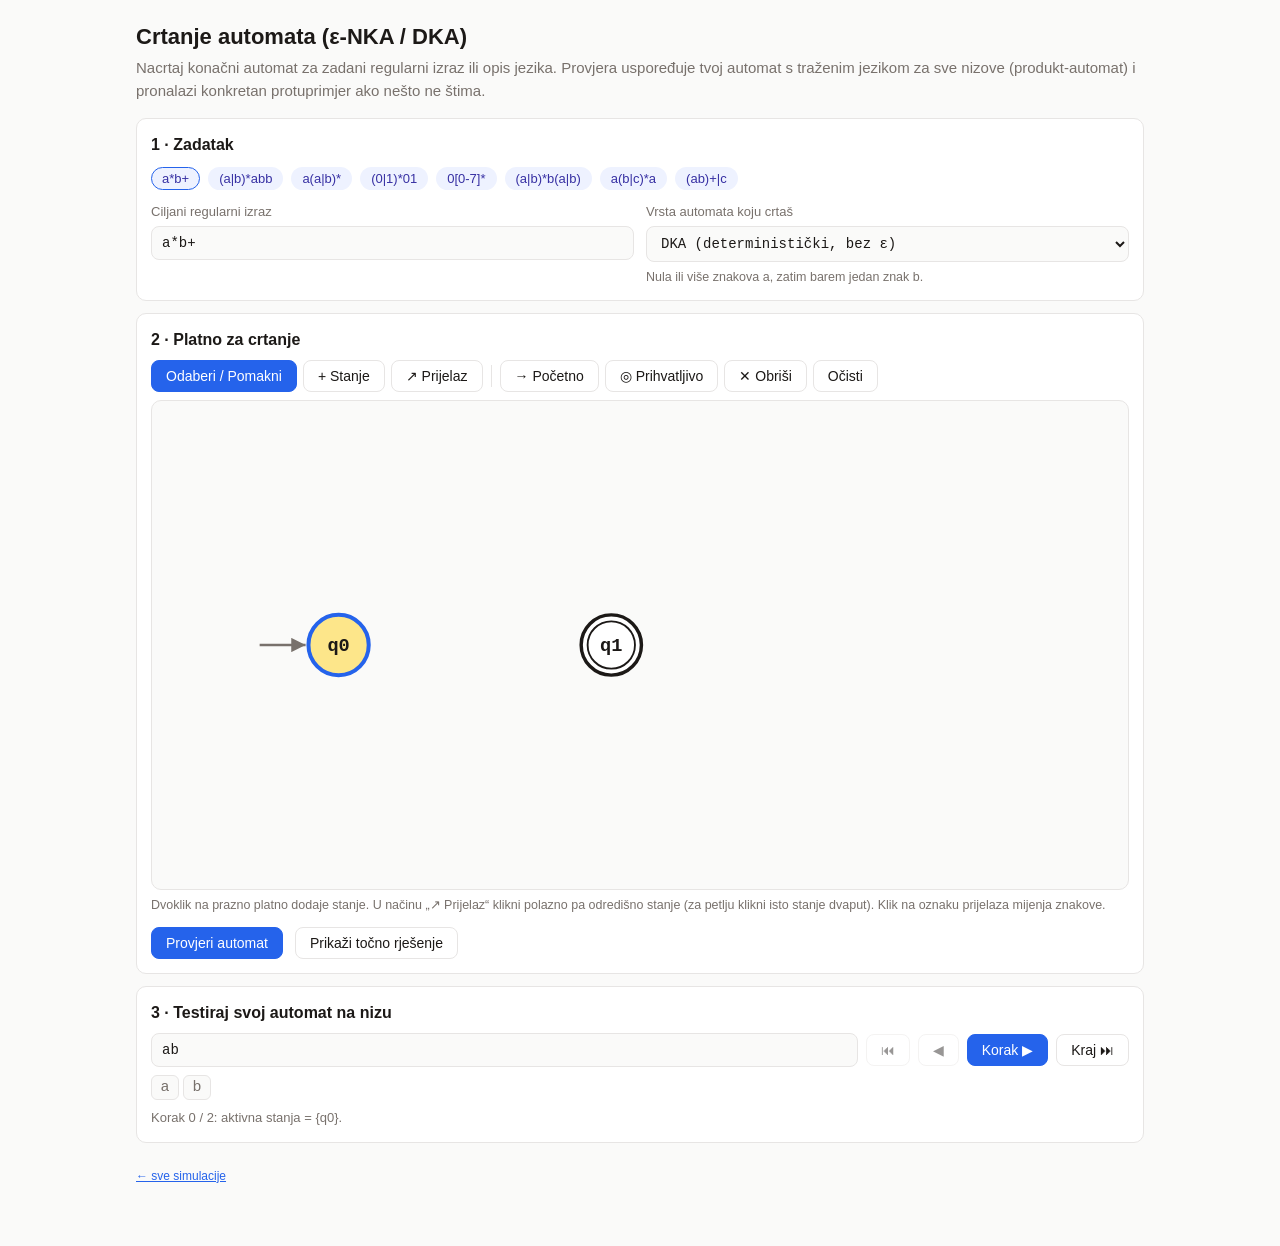
==== sim/crtanje-automata/index.html @ 7a22ba1a "Add interactive lexical analysis practice simulations" ====
<!doctype html>
<html lang="hr">
<head>
<meta charset="utf-8">
<meta name="viewport" content="width=device-width, initial-scale=1">
<title>Crtanje automata (ε-NKA / DKA) — PPJ</title>
<link rel="stylesheet" href="../../assets/style.css">
<style>
  .small { font-size: 13px; }
  .ex { cursor: pointer; border: 1px solid transparent; font-family: var(--sans); font-size: 13px; padding: 3px 10px; }
  .ex:hover, .ex.sel { border-color: var(--accent); }
  .btn:focus-visible, input:focus-visible, select:focus-visible { outline: 2px solid var(--accent); outline-offset: 2px; }
  .toolbar { display: flex; flex-wrap: wrap; gap: 6px; margin-bottom: 8px; align-items: center; }
  .toolbar .btn.active { background: var(--accent); color: var(--accent-ink); border-color: var(--accent); }
  .toolbar .sep { width: 1px; height: 22px; background: var(--line); margin: 0 2px; }
  .canvas-wrap { position: relative; border: 1px solid var(--line); border-radius: 10px; background: var(--bg); overflow: hidden; }
  .canvas-wrap svg { display: block; width: 100%; height: auto; min-height: 270px; touch-action: none; user-select: none; -webkit-user-select: none; }
  svg .arr { fill: var(--muted); }
  svg .arr.sel { fill: var(--accent); }
  svg .ring { fill: none; stroke: var(--ink); stroke-width: 1.3; }
  svg .node { fill: var(--panel); stroke: var(--ink); stroke-width: 1.6; cursor: pointer; }
  svg .node.final { stroke-width: 2.4; }
  svg .node.sel { stroke: var(--accent); stroke-width: 2.8; }
  svg .node.active { fill: var(--hl); }
  svg .node.src { stroke: var(--warn); stroke-dasharray: 4 2; stroke-width: 2.6; }
  svg .nid { font-size: 13px; font-weight: 600; pointer-events: none; }
  svg .edge { stroke: var(--muted); stroke-width: 1.6; fill: none; cursor: pointer; }
  svg .edge.sel { stroke: var(--accent); stroke-width: 2.4; }
  svg .edge-hit { stroke: transparent; stroke-width: 16; fill: none; cursor: pointer; }
  svg .lbl { font-size: 13px; font-weight: 600; paint-order: stroke; stroke: var(--bg); stroke-width: 5px; stroke-linejoin: round; cursor: pointer; }
  svg .lbl.sel { fill: var(--accent); }
  svg .preview { stroke: var(--accent); stroke-width: 1.8; stroke-dasharray: 5 4; fill: none; pointer-events: none; }
  .trbox { border: 1px solid var(--accent); background: var(--panel); border-radius: 8px; padding: 10px; margin: 8px 0; }
  .trbox .chips { display: flex; flex-wrap: wrap; gap: 5px; margin-top: 6px; }
  .trbox .chip { cursor: pointer; border: 1px solid var(--line); }
  .trbox .chip:hover { border-color: var(--accent); }
  .verdict { border-left: 4px solid var(--line); background: var(--bg); padding: 10px 12px; border-radius: 8px; margin-top: 10px; }
  .verdict.ok { border-left-color: var(--ok); }
  .verdict.err { border-left-color: var(--err); }
  .verdict.warn { border-left-color: var(--warn); }
  .badge { display: inline-block; padding: 2px 10px; border-radius: 999px; border: 1px solid var(--line);
    font: 600 13px var(--sans); color: var(--muted); background: var(--panel); }
  .badge.ok { color: var(--ok); border-color: var(--ok); }
  .badge.err { color: var(--err); border-color: var(--err); }
  .gwrap { overflow-x: auto; border: 1px solid var(--line); border-radius: 8px; background: var(--panel); padding: 6px; margin-top: 8px; }
  .gwrap svg { display: block; margin: 0 auto; }
  svg .acc { font-size: 11px; fill: var(--muted); }
  svg .cap { font-size: 12px; fill: var(--muted); }
  .strip { display: flex; flex-wrap: wrap; gap: 4px; margin: 8px 0; align-items: center; }
  .strip .c { min-width: 28px; text-align: center; padding: 3px 6px; border: 1px solid var(--line); border-radius: 6px;
    font: 15px var(--mono); background: var(--bg); color: var(--muted); }
  .strip .c.done { color: var(--ink); background: var(--chip); border-color: transparent; }
  .strip .c.cur { background: var(--hl); color: var(--hl-ink); border-color: var(--warn); font-weight: 700; }
  .hint { color: var(--muted); font-size: 12.5px; margin: 6px 0 0; }
  .tblwrap { overflow-x: auto; margin-top: 8px; }
  @media (max-width: 520px) {
    .wrap { padding: 12px 10px 36px; }
    .btn { padding: 6px 9px; font-size: 13px; }
    .toolbar .sep { display: none; }
  }
</style>
</head>
<body>
<div class="wrap">
  <h1>Crtanje automata (ε-NKA / DKA)</h1>
  <p class="lead">Nacrtaj konačni automat za zadani regularni izraz ili opis jezika. Provjera uspoređuje tvoj automat s traženim jezikom za sve nizove (produkt-automat) i pronalazi konkretan protuprimjer ako nešto ne štima.</p>

  <section class="panel">
    <h2>1 · Zadatak</h2>
    <div class="row" id="presets" style="gap:6px;margin-bottom:10px"></div>
    <div class="grid2">
      <div>
        <label for="re">Ciljani regularni izraz</label>
        <input type="text" id="re" value="a*b+" autocomplete="off" autocapitalize="off" spellcheck="false">
        <div id="reerr" class="err small" style="min-height:1.2em;margin-top:4px"></div>
      </div>
      <div>
        <label for="mode">Vrsta automata koju crtaš</label>
        <select id="mode">
          <option value="dfa">DKA (deterministički, bez ε)</option>
          <option value="nfa">ε-NKA (dozvoljeni ε-prijelazi i nedeterminizam)</option>
        </select>
        <p id="taskdesc" class="hint"></p>
      </div>
    </div>
  </section>

  <section class="panel">
    <h2>2 · Platno za crtanje</h2>
    <div class="toolbar" role="toolbar" aria-label="Alati za crtanje">
      <button class="btn active" type="button" data-tool="select" id="tSelect">Odaberi / Pomakni</button>
      <button class="btn" type="button" data-tool="add" id="tAdd">+ Stanje</button>
      <button class="btn" type="button" data-tool="edge" id="tEdge">↗ Prijelaz</button>
      <span class="sep"></span>
      <button class="btn" type="button" id="bStart" title="Označi odabrano stanje kao početno">→ Početno</button>
      <button class="btn" type="button" id="bAcc" title="Uključi/isključi prihvatljivost odabranog stanja">◎ Prihvatljivo</button>
      <button class="btn" type="button" id="bDel" title="Obriši odabrano stanje ili prijelaz">✕ Obriši</button>
      <button class="btn" type="button" id="bClear">Očisti</button>
    </div>

    <div class="trbox" id="trbox" hidden>
      <div class="row" style="gap:8px">
        <div style="flex:1;min-width:170px">
          <label for="trInput" id="trTitle">Oznaka prijelaza</label>
          <input type="text" id="trInput" placeholder="npr. a ili a,b ili 0-7 ili ε" autocomplete="off" autocapitalize="off" spellcheck="false">
        </div>
        <button class="btn primary" type="button" id="trSave">Spremi</button>
        <button class="btn" type="button" id="trCancel">Odustani</button>
      </div>
      <div class="chips" id="trChips"></div>
      <div id="trErr" class="err small" style="margin-top:4px"></div>
    </div>

    <div class="canvas-wrap">
      <svg id="canvas" viewBox="0 0 680 340" role="img" aria-label="Platno za crtanje automata">
        <defs>
          <marker id="ua" viewBox="0 0 10 10" refX="10" refY="5" markerUnits="userSpaceOnUse" markerWidth="10" markerHeight="10" orient="auto"><path d="M0,0L10,5L0,10z" class="arr"/></marker>
          <marker id="uas" viewBox="0 0 10 10" refX="10" refY="5" markerUnits="userSpaceOnUse" markerWidth="11" markerHeight="11" orient="auto"><path d="M0,0L10,5L0,10z" class="arr sel"/></marker>
        </defs>
        <g id="layerEdges"></g>
        <g id="layerPreview"></g>
        <g id="layerNodes"></g>
        <g id="layerLabels"></g>
      </svg>
    </div>
    <p class="hint" id="canvasHint">Dvoklik na prazno platno dodaje stanje. U načinu „↗ Prijelaz“ klikni polazno pa odredišno stanje (za petlju klikni isto stanje dvaput). Klik na oznaku prijelaza mijenja znakove.</p>

    <div class="row" style="margin-top:12px">
      <button class="btn primary" type="button" id="bCheck">Provjeri automat</button>
      <button class="btn" type="button" id="bSol">Prikaži točno rješenje</button>
    </div>
    <div id="verdict"></div>
  </section>

  <section class="panel">
    <h2>3 · Testiraj svoj automat na nizu</h2>
    <div class="row" style="gap:8px">
      <input type="text" id="testStr" value="ab" placeholder="Upiši niz za testiranje..." autocomplete="off" autocapitalize="off" spellcheck="false" style="flex:1;min-width:150px">
      <button class="btn" type="button" id="tReset">⏮</button>
      <button class="btn" type="button" id="tBack">◀</button>
      <button class="btn primary" type="button" id="tNext">Korak ▶</button>
      <button class="btn" type="button" id="tEnd">Kraj ⏭</button>
    </div>
    <div class="strip" id="testStrip"></div>
    <div id="testInfo" class="small muted"></div>
  </section>

  <section class="panel" id="solPanel" hidden>
    <h2 id="solTitle">Točno rješenje — korak po korak</h2>
    <div class="row" id="solCtl" style="gap:6px;margin-bottom:8px">
      <button class="btn" type="button" id="sReset">⏮ Reset</button>
      <button class="btn" type="button" id="sBack">◀ Natrag</button>
      <button class="btn primary" type="button" id="sNext">Korak ▶</button>
      <button class="btn" type="button" id="sEnd">Do kraja ⏭</button>
      <span class="badge" id="sCnt"></span>
    </div>
    <div id="solStepText" class="small" style="margin-bottom:6px"></div>
    <div class="gwrap" id="solGraph"></div>
    <div class="tblwrap" id="solTbl"></div>
  </section>

  <p class="footer"><a href="../../index.html">← sve simulacije</a></p>
</div>

<script src="../../assets/regex.js"></script>
<script src="../../assets/automata-check.js"></script>
<script>
(function () {
  'use strict';
  var RX = window.PPJ_Regex;
  var AC = window.PPJ_AutomataCheck;
  function $(id) { return document.getElementById(id); }
  var esc = RX.escXml, vis = RX.vis, fmt = RX.fmtSet;

  var PRESETS = [
    { name: 'a*b+', re: 'a*b+', mode: 'dfa', desc: 'Nula ili više znakova a, zatim barem jedan znak b.' },
    { name: '(a|b)*abb', re: '(a|b)*abb', mode: 'dfa', desc: 'Svi nizovi nad {a, b} koji završavaju podnizom abb.' },
    { name: 'a(a|b)*', re: 'a(a|b)*', mode: 'dfa', desc: 'Nizovi nad {a, b} koji počinju znakom a.' },
    { name: '(0|1)*01', re: '(0|1)*01', mode: 'dfa', desc: 'Binarni nizovi koji završavaju s 01.' },
    { name: '0[0-7]*', re: '0[0-7]*', mode: 'dfa', desc: 'Oktalni brojevi koji počinju znamenkom 0.' },
    { name: '(a|b)*b(a|b)', re: '(a|b)*b(a|b)', mode: 'nfa', desc: 'Nizovi nad {a, b} kojima je predzadnji znak b (pokušaj NKA ili DKA).' },
    { name: 'a(b|c)*a', re: 'a(b|c)*a', mode: 'dfa', desc: 'Počinje i završava znakom a, između je bilo koliko b ili c.' },
    { name: '(ab)+|c', re: '(ab)+|c', mode: 'nfa', desc: 'Jedno ili više ponavljanja niza ab, ili sam znak c.' }
  ];

  var R = 21;
  var state = {
    states: [
      { id: 0, label: 'q0', x: 130, y: 170, start: true, accepting: false },
      { id: 1, label: 'q1', x: 320, y: 170, start: false, accepting: true }
    ],
    transitions: [],
    nextId: 2,
    tool: 'select',
    selState: 0,
    selEdge: null,   // index in transitions
    edgeFrom: null,
    dragging: null,  // { id, ox, oy }
    pendingEdge: null // { from, to, editIdx }
  };

  var targetModel = null; // { re, ast, th, dfa }
  var testTrace = null, testStep = 0;
  var solStep = 0, solMax = 0;

  /* ------------------------------------------------ model cilja */
  function updateTarget() {
    var src = $('re').value;
    try {
      var p = RX.parse(src);
      var th = RX.thompson(p.ast);
      var dfa = RX.buildDFA(th.nfa);
      targetModel = { re: src, p: p, th: th, dfa: dfa };
      $('reerr').textContent = '';
      if (!$('solPanel').hidden) renderSolution(true);
    } catch (e) {
      targetModel = null;
      $('reerr').textContent = '⚠ ' + (e && e.message ? e.message : 'Neispravan izraz.');
    }
    updateAlphabetChips();
  }

  function alphabetChars() {
    var out = [];
    if (targetModel) {
      targetModel.dfa.atoms.forEach(function (a) {
        RX.atomChars(a).slice(0, 4).forEach(function (c) {
          if (out.indexOf(c) < 0) out.push(c);
        });
      });
    }
    if (!out.length) out = ['a', 'b', '0', '1'];
    return out.slice(0, 8);
  }

  function updateAlphabetChips() {
    var host = $('trChips');
    host.innerHTML = '';
    var chars = alphabetChars();
    if ($('mode').value === 'nfa') chars.unshift('ε');
    chars.forEach(function (ch) {
      var b = document.createElement('button');
      b.type = 'button';
      b.className = 'chip';
      b.textContent = ch;
      b.onclick = function () {
        var inp = $('trInput');
        if (ch === 'ε') inp.value = 'ε';
        else {
          var v = inp.value.trim();
          if (!v || v === 'ε') inp.value = ch;
          else if (v.split(/\s*,\s*/).indexOf(ch) < 0) inp.value = v + ', ' + ch;
        }
        inp.focus();
      };
      host.appendChild(b);
    });
  }

  /* ------------------------------------------------ platno i geometrija */
  function svgPt(evt) {
    var svg = $('canvas');
    var rect = svg.getBoundingClientRect();
    var vb = svg.viewBox.baseVal;
    return {
      x: Math.max(30, Math.min(vb.width - 24, (evt.clientX - rect.left) * vb.width / rect.width)),
      y: Math.max(30, Math.min(vb.height - 24, (evt.clientY - rect.top) * vb.height / rect.height))
    };
  }
  function findState(id) {
    for (var i = 0; i < state.states.length; i++) if (state.states[i].id === id) return state.states[i];
    return null;
  }
  function nextFreeLabel() {
    var used = {};
    state.states.forEach(function (s) { used[s.label] = true; });
    var k = 0;
    while (used['q' + k]) k++;
    return 'q' + k;
  }

  function edgeGeom(tr, pairMap) {
    var a = findState(tr.from), b = findState(tr.to);
    if (!a || !b) return null;
    if (a.id === b.id) {
      var d = 'M' + (a.x - 10) + ',' + (a.y - R + 3) +
        ' C' + (a.x - 36) + ',' + (a.y - R - 46) + ' ' + (a.x + 36) + ',' + (a.y - R - 46) + ' ' + (a.x + 10) + ',' + (a.y - R + 2);
      return { d: d, lx: a.x, ly: a.y - R - 38 };
    }
    var dx = b.x - a.x, dy = b.y - a.y, len = Math.hypot(dx, dy) || 1;
    var ux = dx / len, uy = dy / len, nx = -uy, ny = ux;
    var hasRev = !!pairMap[tr.to + '>' + tr.from];
    var off = hasRev ? 28 : 0;
    var mx = (a.x + b.x) / 2 + nx * off, my = (a.y + b.y) / 2 + ny * off;
    var x1 = a.x + ux * (R * 0.8), y1 = a.y + uy * (R * 0.8);
    var x2 = b.x - ux * (R + 2), y2 = b.y - uy * (R + 2);
    if (hasRev) {
      // Pomakni krajnju točku blago u smjeru normale da strelice budu čitljive
      x1 += nx * 6; y1 += ny * 6;
      x2 += nx * 6; y2 += ny * 6;
    }
    var d2 = 'M' + x1.toFixed(1) + ',' + y1.toFixed(1) + ' Q' + mx.toFixed(1) + ',' + my.toFixed(1) + ' ' + x2.toFixed(1) + ',' + y2.toFixed(1);
    var lx = (a.x + b.x) / 2 + nx * (off * 0.65 + (hasRev ? 14 : 13));
    var ly = (a.y + b.y) / 2 + ny * (off * 0.65 + (hasRev ? 14 : 13)) + 4;
    return { d: d2, lx: lx, ly: ly };
  }

  function renderCanvas() {
    var activeSet = {};
    if (testTrace && testTrace.trace && testTrace.trace[testStep]) {
      testTrace.trace[testStep].R.forEach(function (idx) {
        var st = state.states[idx];
        if (st) activeSet[st.id] = true;
      });
    }

    var pairMap = {};
    state.transitions.forEach(function (t) { pairMap[t.from + '>' + t.to] = true; });

    var eh = [], lh = [];
    state.transitions.forEach(function (tr, idx) {
      var g = edgeGeom(tr, pairMap);
      if (!g) return;
      var sel = state.selEdge === idx;
      eh.push('<path class="edge-hit" data-edge="' + idx + '" d="' + g.d + '"/>');
      eh.push('<path class="edge' + (sel ? ' sel' : '') + '" d="' + g.d + '" marker-end="url(#' + (sel ? 'uas' : 'ua') + ')"/>');
      lh.push('<text class="lbl' + (sel ? ' sel' : '') + '" data-edge="' + idx + '" x="' + g.lx.toFixed(1) + '" y="' + g.ly.toFixed(1) + '" text-anchor="middle">' + esc(tr.label) + '</text>');
    });
    $('layerEdges').innerHTML = eh.join('');
    $('layerLabels').innerHTML = lh.join('');

    var nh = [];
    state.states.forEach(function (s) {
      if (s.start) {
        nh.push('<path class="edge" d="M' + (s.x - R - 34) + ',' + s.y + ' L' + (s.x - R - 2) + ',' + s.y + '" marker-end="url(#ua)"/>');
      }
      var cls = ['node'];
      if (s.accepting) cls.push('final');
      if (state.selState === s.id) cls.push('sel');
      if (state.edgeFrom === s.id) cls.push('src');
      if (activeSet[s.id]) cls.push('active');
      nh.push('<g data-node="' + s.id + '">' +
        '<circle class="' + cls.join(' ') + '" cx="' + s.x.toFixed(1) + '" cy="' + s.y.toFixed(1) + '" r="' + R + '"/>' +
        (s.accepting ? '<circle class="ring" cx="' + s.x.toFixed(1) + '" cy="' + s.y.toFixed(1) + '" r="' + (R - 4.5) + '" style="pointer-events:none"/>' : '') +
        '<text class="nid" x="' + s.x.toFixed(1) + '" y="' + (s.y + 4).toFixed(1) + '" text-anchor="middle">' + esc(s.label) + '</text>' +
        '</g>');
    });
    $('layerNodes').innerHTML = nh.join('');

    $('bStart').disabled = state.selState == null;
    $('bAcc').disabled = state.selState == null;
    $('bDel').disabled = state.selState == null && state.selEdge == null;
  }

  function setTool(t) {
    state.tool = t;
    state.edgeFrom = null;
    $('layerPreview').innerHTML = '';
    ['select', 'add', 'edge'].forEach(function (k) {
      var btn = document.querySelector('[data-tool="' + k + '"]');
      if (btn) btn.classList.toggle('active', k === t);
    });
    renderCanvas();
  }

  function openTransitionEditor(from, to, editIdx) {
    state.pendingEdge = { from: from, to: to, editIdx: editIdx };
    var a = findState(from), b = findState(to);
    $('trTitle').textContent = (editIdx != null ? 'Uredi prijelaz ' : 'Novi prijelaz ') + a.label + ' → ' + b.label;
    $('trErr').textContent = '';
    if (editIdx != null) {
      $('trInput').value = state.transitions[editIdx].label;
    } else {
      var existingIdx = -1;
      for (var i = 0; i < state.transitions.length; i++) {
        if (state.transitions[i].from === from && state.transitions[i].to === to) { existingIdx = i; break; }
      }
      if (existingIdx >= 0) {
        state.pendingEdge.editIdx = existingIdx;
        $('trInput').value = state.transitions[existingIdx].label;
        $('trTitle').textContent = 'Uredi postojeći prijelaz ' + a.label + ' → ' + b.label;
      } else {
        $('trInput').value = alphabetChars()[0] || 'a';
      }
    }
    updateAlphabetChips();
    $('trbox').hidden = false;
    $('trInput').focus();
    $('trInput').select();
  }

  function savePendingTransition() {
    if (!state.pendingEdge) return;
    var raw = $('trInput').value.trim();
    try {
      var p = AC.parseTransitionLabel(raw);
      var lbl = p.eps ? 'ε' : raw;
      if (state.pendingEdge.editIdx != null) {
        state.transitions[state.pendingEdge.editIdx].label = lbl;
        state.selEdge = state.pendingEdge.editIdx;
      } else {
        state.transitions.push({ from: state.pendingEdge.from, to: state.pendingEdge.to, label: lbl });
        state.selEdge = state.transitions.length - 1;
      }
      state.selState = null;
      $('trbox').hidden = true;
      state.pendingEdge = null;
      renderCanvas();
      runTest();
    } catch (e) {
      $('trErr').textContent = '⚠ ' + e.message;
    }
  }

  $('trSave').onclick = savePendingTransition;
  $('trCancel').onclick = function () { $('trbox').hidden = true; state.pendingEdge = null; };
  $('trInput').addEventListener('keydown', function (e) {
    if (e.key === 'Enter') { e.preventDefault(); savePendingTransition(); }
    if (e.key === 'Escape') { $('trbox').hidden = true; state.pendingEdge = null; }
  });

  // Pointer događaji na SVG platnu
  var svgEl = $('canvas');
  svgEl.addEventListener('pointerdown', function (evt) {
    var nodeG = evt.target.closest('[data-node]');
    var edgeEl = evt.target.closest('[data-edge]');
    var pt = svgPt(evt);

    if (state.tool === 'add') {
      if (nodeG) {
        state.selState = +nodeG.getAttribute('data-node');
        state.selEdge = null;
        renderCanvas();
        return;
      }
      var id = state.nextId++;
      state.states.push({ id: id, label: nextFreeLabel(), x: pt.x, y: pt.y, start: state.states.length === 0, accepting: false });
      state.selState = id;
      state.selEdge = null;
      renderCanvas();
      runTest();
      return;
    }

    if (state.tool === 'edge') {
      if (nodeG) {
        var nid = +nodeG.getAttribute('data-node');
        if (state.edgeFrom == null) {
          state.edgeFrom = nid;
          state.selState = nid;
          state.selEdge = null;
          renderCanvas();
        } else {
          var from = state.edgeFrom;
          state.edgeFrom = null;
          $('layerPreview').innerHTML = '';
          openTransitionEditor(from, nid, null);
          renderCanvas();
        }
      } else {
        state.edgeFrom = null;
        $('layerPreview').innerHTML = '';
        renderCanvas();
      }
      return;
    }

    // tool === 'select'
    if (nodeG) {
      var sid = +nodeG.getAttribute('data-node');
      var st = findState(sid);
      state.selState = sid;
      state.selEdge = null;
      state.dragging = { id: sid, ox: st.x - pt.x, oy: st.y - pt.y };
      try { svgEl.setPointerCapture(evt.pointerId); } catch (e) {}
      renderCanvas();
    } else if (edgeEl) {
      var eidx = +edgeEl.getAttribute('data-edge');
      state.selEdge = eidx;
      state.selState = null;
      renderCanvas();
      openTransitionEditor(state.transitions[eidx].from, state.transitions[eidx].to, eidx);
    } else {
      state.selState = null;
      state.selEdge = null;
      renderCanvas();
    }
  });

  svgEl.addEventListener('pointermove', function (evt) {
    var pt = svgPt(evt);
    if (state.dragging) {
      var st = findState(state.dragging.id);
      if (st) {
        st.x = Math.max(36, Math.min(656, pt.x + state.dragging.ox));
        st.y = Math.max(36, Math.min(314, pt.y + state.dragging.oy));
        renderCanvas();
      }
    } else if (state.tool === 'edge' && state.edgeFrom != null) {
      var src = findState(state.edgeFrom);
      if (src) {
        $('layerPreview').innerHTML = '<path class="preview" d="M' + src.x + ',' + src.y + ' L' + pt.x.toFixed(1) + ',' + pt.y.toFixed(1) + '" marker-end="url(#uas)"/>';
      }
    }
  });

  svgEl.addEventListener('pointerup', function () {
    state.dragging = null;
  });

  svgEl.addEventListener('dblclick', function (evt) {
    if (evt.target.closest('[data-node]') || evt.target.closest('[data-edge]')) return;
    var pt = svgPt(evt);
    var id = state.nextId++;
    state.states.push({ id: id, label: nextFreeLabel(), x: pt.x, y: pt.y, start: state.states.length === 0, accepting: false });
    state.selState = id;
    state.selEdge = null;
    renderCanvas();
    runTest();
  });

  // Gumbi alatne trake
  ['select', 'add', 'edge'].forEach(function (k) {
    document.querySelector('[data-tool="' + k + '"]').onclick = function () { setTool(k); };
  });

  $('bStart').onclick = function () {
    if (state.selState == null) return;
    state.states.forEach(function (s) { s.start = (s.id === state.selState); });
    renderCanvas();
    runTest();
  };
  $('bAcc').onclick = function () {
    if (state.selState == null) return;
    var s = findState(state.selState);
    if (s) s.accepting = !s.accepting;
    renderCanvas();
    runTest();
  };
  $('bDel').onclick = function () {
    if (state.selEdge != null) {
      state.transitions.splice(state.selEdge, 1);
      state.selEdge = null;
    } else if (state.selState != null) {
      var id = state.selState;
      state.states = state.states.filter(function (s) { return s.id !== id; });
      state.transitions = state.transitions.filter(function (t) { return t.from !== id && t.to !== id; });
      if (state.states.length && !state.states.some(function (s) { return s.start; })) state.states[0].start = true;
      state.selState = null;
    }
    $('trbox').hidden = true;
    renderCanvas();
    runTest();
  };
  $('bClear').onclick = function () {
    state.states = [{ id: 0, label: 'q0', x: 130, y: 170, start: true, accepting: false }];
    state.transitions = [];
    state.nextId = 1;
    state.selState = 0;
    state.selEdge = null;
    state.edgeFrom = null;
    $('trbox').hidden = true;
    $('verdict').innerHTML = '';
    renderCanvas();
    runTest();
  };

  /* ------------------------------------------------ provjera ekvivalentnosti */
  $('bCheck').onclick = function () {
    if (!targetModel) {
      $('verdict').innerHTML = '<div class="verdict err">Prvo ispravi sintaksu ciljanog regularnog izraza.</div>';
      return;
    }
    var mode = $('mode').value;
    var res = AC.checkEquivalence(targetModel.re, { states: state.states, transitions: state.transitions }, mode);
    if (!res.ok) {
      $('verdict').innerHTML = '<div class="verdict err"><b>Greška u nacrtanom automatu:</b> ' + esc(res.error) + '</div>';
      return;
    }
    if (res.equivalent) {
      $('verdict').innerHTML = '<div class="verdict ok"><span class="badge ok">TOČNO ✓</span> ' + esc(res.reason) + '</div>';
      return;
    }
    var html = '<div class="verdict err"><span class="badge err">NIJE EKVIVALENTNO ✗</span> ' + esc(res.reason);
    if (res.determinismErrors && res.determinismErrors.length > 1) {
      html += '<ul class="small" style="margin:6px 0 0;padding-left:18px">' +
        res.determinismErrors.map(function (m) { return '<li>' + esc(m) + '</li>'; }).join('') + '</ul>';
    }
    if (res.counterexample != null) {
      html += ' <button class="btn" type="button" id="tryCe" style="margin-left:8px;padding:3px 9px;font-size:12.5px">Učitaj protuprimjer u test</button>';
    }
    html += '</div>';
    $('verdict').innerHTML = html;
    var btn = $('tryCe');
    if (btn) btn.onclick = function () {
      $('testStr').value = res.counterexample;
      runTest();
      testStep = Array.from(res.counterexample).length;
      renderTest();
    };
  };

  /* ------------------------------------------------ testiranje niza na nacrtanom automatu */
  function runTest() {
    var s = $('testStr').value;
    testTrace = AC.runUserAutomaton({ states: state.states, transitions: state.transitions }, s);
    testStep = 0;
    renderTest();
  }
  function renderTest() {
    var s = $('testStr').value;
    var chars = Array.from(s);
    if (!testTrace || testTrace.error) {
      $('testStrip').innerHTML = '';
      $('testInfo').innerHTML = '<span class="err">' + esc(testTrace ? testTrace.error : '') + '</span>';
      renderCanvas();
      return;
    }
    if (testStep > chars.length) testStep = chars.length;
    var sh = '';
    if (!chars.length) sh = '<span class="muted small">(prazan niz ε)</span>';
    chars.forEach(function (ch, idx) {
      var cls = idx < testStep - 1 ? 'done' : idx === testStep - 1 ? 'cur' : '';
      sh += '<span class="c ' + cls + '">' + esc(vis(ch)) + '</span>';
    });
    $('testStrip').innerHTML = sh;

    var cur = testTrace.trace[testStep];
    var names = cur.R.map(function (idx) { return state.states[idx] ? state.states[idx].label : ('q' + idx); });
    var msg = 'Korak ' + testStep + ' / ' + chars.length + ': aktivna stanja = ' + (names.length ? '{' + names.join(', ') + '}' : '∅') + '.';
    if (testStep === chars.length) {
      msg += testTrace.accepts
        ? ' <b class="ok">Automat PRIHVAĆA ovaj niz.</b>'
        : ' <b class="err">Automat ODBACUJE ovaj niz.</b>';
    }
    $('testInfo').innerHTML = msg;
    $('tReset').disabled = $('tBack').disabled = testStep <= 0;
    $('tNext').disabled = $('tEnd').disabled = testStep >= chars.length;
    renderCanvas();
  }
  $('testStr').addEventListener('input', runTest);
  $('tReset').onclick = function () { testStep = 0; renderTest(); };
  $('tBack').onclick = function () { if (testStep > 0) testStep--; renderTest(); };
  $('tNext').onclick = function () { var n = Array.from($('testStr').value).length; if (testStep < n) testStep++; renderTest(); };
  $('tEnd').onclick = function () { testStep = Array.from($('testStr').value).length; renderTest(); };

  /* ------------------------------------------------ prikaz rješenja korak po korak */
  function renderSolution(resetToEnd) {
    if (!targetModel) return;
    var mode = $('mode').value;
    if (mode === 'nfa') {
      solMax = targetModel.th.order.length;
      if (resetToEnd) solStep = solMax;
      solStep = Math.max(0, Math.min(solMax, solStep));
      $('solTitle').textContent = 'Točno rješenje: Thompsonov ε-NKA (korak po korak)';
      $('sCnt').textContent = 'Korak ' + solStep + ' / ' + solMax;
      if (solStep === 0) {
        $('solStepText').textContent = 'Korak 0: pritisni „Korak“ za postupnu Thompsonovu izgradnju.';
        $('solGraph').innerHTML = '<div class="small muted" style="padding:18px;text-align:center">Prazno</div>';
      } else {
        var f = targetModel.th.order[solStep - 1];
        $('solStepText').innerHTML = 'Podizraz <code>' + esc(f.node.text === '' ? 'ε' : f.node.text) + '</code> → stanja <b>' + f.s + '</b>..<b>' + f.f + '</b>.';
        $('solGraph').innerHTML = RX.renderScene(RX.buildStepScene(targetModel.th, solStep), { id: 'sg', label: 'Rješenje ε-NKA' });
      }
      $('solTbl').innerHTML = '';
    } else {
      var dfa = targetModel.dfa;
      solMax = dfa.steps.length;
      if (resetToEnd) solStep = solMax;
      solStep = Math.max(0, Math.min(solMax, solStep));
      $('solTitle').textContent = 'Točno rješenje: DKA konstrukcijom podskupova';
      $('sCnt').textContent = 'Korak ' + solStep + ' / ' + solMax;
      var cur = solStep > 0 ? dfa.steps[solStep - 1] : null;
      if (!cur) {
        $('solStepText').textContent = 'Korak 0: početno stanje D0 = ε-okruženje početnog stanja ε-NKA.';
        $('solGraph').innerHTML = '<div class="small muted" style="padding:18px;text-align:center">Pritisni „Korak“.</div>';
      } else if (cur.type === 'init') {
        $('solStepText').innerHTML = 'D0 = ' + esc(fmt(cur.closure)) + '.';
        $('solGraph').innerHTML = RX.renderScene(RX.dfaScene(dfa, { step: solStep, current: 0 }), { id: 'sd', label: 'Rješenje DKA' });
      } else {
        var at = dfa.atoms[cur.atom];
        $('solStepText').innerHTML = 'Iz <b>D' + cur.from + '</b> za <code>' + esc(at.label) + '</code>: ' + (cur.to < 0 ? '∅ (nema prijelaza)' : '<b>D' + cur.to + '</b> = ' + esc(fmt(cur.closure)));
        $('solGraph').innerHTML = RX.renderScene(RX.dfaScene(dfa, { step: solStep, current: cur.from, hiEdge: true }), { id: 'sd', label: 'Rješenje DKA' });
      }
      var th = '<table class="t"><thead><tr><th>Stanje</th><th>Skup ε-NKA</th>';
      dfa.atoms.forEach(function (a) { th += '<th>' + esc(a.label) + '</th>'; });
      th += '</tr></thead><tbody>';
      dfa.states.forEach(function (st, i) {
        th += '<tr><td>' + (i === 0 ? '→ ' : '') + '<b>D' + i + '</b>' + (st.accepting ? ' ✓' : '') + '</td><td>' + esc(fmt(st.set)) + '</td>';
        dfa.atoms.forEach(function (_, k) {
          var to = dfa.trans[i][k];
          th += '<td>' + (to < 0 ? '∅' : 'D' + to) + '</td>';
        });
        th += '</tr>';
      });
      $('solTbl').innerHTML = th + '</tbody></table>';
    }
    $('sReset').disabled = $('sBack').disabled = solStep <= 0;
    $('sNext').disabled = $('sEnd').disabled = solStep >= solMax;
  }

  $('bSol').onclick = function () {
    $('solPanel').hidden = !$('solPanel').hidden;
    $('bSol').textContent = $('solPanel').hidden ? 'Prikaži točno rješenje' : 'Sakrij točno rješenje';
    if (!$('solPanel').hidden) renderSolution(true);
  };
  $('sReset').onclick = function () { solStep = 0; renderSolution(false); };
  $('sBack').onclick = function () { if (solStep > 0) solStep--; renderSolution(false); };
  $('sNext').onclick = function () { if (solStep < solMax) solStep++; renderSolution(false); };
  $('sEnd').onclick = function () { solStep = solMax; renderSolution(false); };

  /* ------------------------------------------------ primjeri */
  var ph = $('presets');
  PRESETS.forEach(function (p, idx) {
    var b = document.createElement('button');
    b.type = 'button'; b.className = 'chip ex'; b.textContent = p.name;
    b.onclick = function () {
      $('re').value = p.re;
      $('mode').value = p.mode;
      $('taskdesc').textContent = p.desc;
      Array.prototype.forEach.call(ph.querySelectorAll('.ex'), function (x, j) { x.classList.toggle('sel', j === idx); });
      $('verdict').innerHTML = '';
      updateTarget();
    };
    ph.appendChild(b);
  });

  $('re').addEventListener('input', function () {
    $('taskdesc').textContent = '';
    Array.prototype.forEach.call(ph.querySelectorAll('.ex'), function (x) { x.classList.remove('sel'); });
    $('verdict').innerHTML = '';
    updateTarget();
  });
  $('mode').addEventListener('change', function () {
    updateAlphabetChips();
    $('verdict').innerHTML = '';
    if (!$('solPanel').hidden) renderSolution(true);
  });

  ph.querySelectorAll('.ex')[0].classList.add('sel');
  $('taskdesc').textContent = PRESETS[0].desc;
  updateTarget();
  renderCanvas();
  runTest();
})();
</script>
</body>
</html>
---- assets/style.css ----
/* PPJ simulacije — zajednički stil. Svijetla i tamna tema prate sustav. */
:root {
  --bg: #fafaf9; --panel: #ffffff; --ink: #1c1917; --muted: #78716c; --line: #e7e5e4;
  --accent: #2563eb; --accent-ink: #ffffff; --ok: #15803d; --warn: #b45309; --err: #b91c1c;
  --hl: #fde68a; --hl-ink: #1c1917; --chip: #eef2ff; --chip-ink: #3730a3;
  --mono: ui-monospace, SFMono-Regular, Menlo, Consolas, monospace;
  --sans: -apple-system, BlinkMacSystemFont, "Segoe UI", Roboto, sans-serif;
}
@media (prefers-color-scheme: dark) {
  :root {
    --bg: #131211; --panel: #1c1a19; --ink: #f5f5f4; --muted: #a8a29e; --line: #3a3634;
    --accent: #60a5fa; --accent-ink: #0b1220; --ok: #4ade80; --warn: #fbbf24; --err: #f87171;
    --hl: #854d0e; --hl-ink: #fef3c7; --chip: #1e1b4b; --chip-ink: #c7d2fe;
  }
}
* { box-sizing: border-box; }
html { color-scheme: light dark; }
body { margin: 0; background: var(--bg); color: var(--ink); font: 15px/1.5 var(--sans); }
.wrap { max-width: 1040px; margin: 0 auto; padding: 20px 16px 48px; }
h1 { font-size: 22px; margin: 0 0 4px; }
h2 { font-size: 16px; margin: 0 0 8px; }
p.lead { color: var(--muted); margin: 0 0 16px; }
.panel { background: var(--panel); border: 1px solid var(--line); border-radius: 10px; padding: 14px; margin: 12px 0; }
.row { display: flex; gap: 12px; flex-wrap: wrap; align-items: center; }
.grid2 { display: grid; grid-template-columns: 1fr 1fr; gap: 12px; }
@media (max-width: 720px) { .grid2 { grid-template-columns: 1fr; } }
label { font-size: 13px; color: var(--muted); display: block; margin-bottom: 4px; }
input[type=text], textarea, select {
  width: 100%; padding: 8px 10px; border: 1px solid var(--line); border-radius: 8px;
  background: var(--bg); color: var(--ink); font: 14px var(--mono);
}
textarea { min-height: 120px; resize: vertical; }
.btn { appearance: none; border: 1px solid var(--line); background: var(--panel); color: var(--ink);
  padding: 7px 14px; border-radius: 8px; cursor: pointer; font: 14px var(--sans); }
.btn:hover:not(:disabled) { border-color: var(--accent); }
.btn:disabled { opacity: .45; cursor: default; }
.btn.primary { background: var(--accent); color: var(--accent-ink); border-color: var(--accent); }
.mono { font-family: var(--mono); }
.muted { color: var(--muted); }
.ok { color: var(--ok); } .warn { color: var(--warn); } .err { color: var(--err); }
.chip { display: inline-block; padding: 1px 8px; border-radius: 999px; background: var(--chip);
  color: var(--chip-ink); font: 13px var(--mono); margin: 2px 2px 2px 0; }
.chip.hl, .hl { background: var(--hl); color: var(--hl-ink); }
table.t { border-collapse: collapse; font: 13px var(--mono); width: 100%; }
table.t th, table.t td { border: 1px solid var(--line); padding: 4px 8px; text-align: left; }
table.t th { background: var(--bg); color: var(--muted); font-weight: 600; }
table.t tr.hl td { background: var(--hl); color: var(--hl-ink); }
pre.code { margin: 0; padding: 10px; background: var(--bg); border: 1px solid var(--line);
  border-radius: 8px; font: 13px/1.6 var(--mono); overflow: auto; white-space: pre; }
svg text { font-family: var(--mono); fill: var(--ink); }
svg .node { fill: var(--panel); stroke: var(--ink); stroke-width: 1.4; }
svg .node.final { stroke-width: 3; }
svg .node.active { fill: var(--hl); }
svg .edge { stroke: var(--muted); stroke-width: 1.4; fill: none; }
svg .edge.active { stroke: var(--accent); stroke-width: 2.4; }
.footer { margin-top: 24px; font-size: 12px; color: var(--muted); }
a { color: var(--accent); }
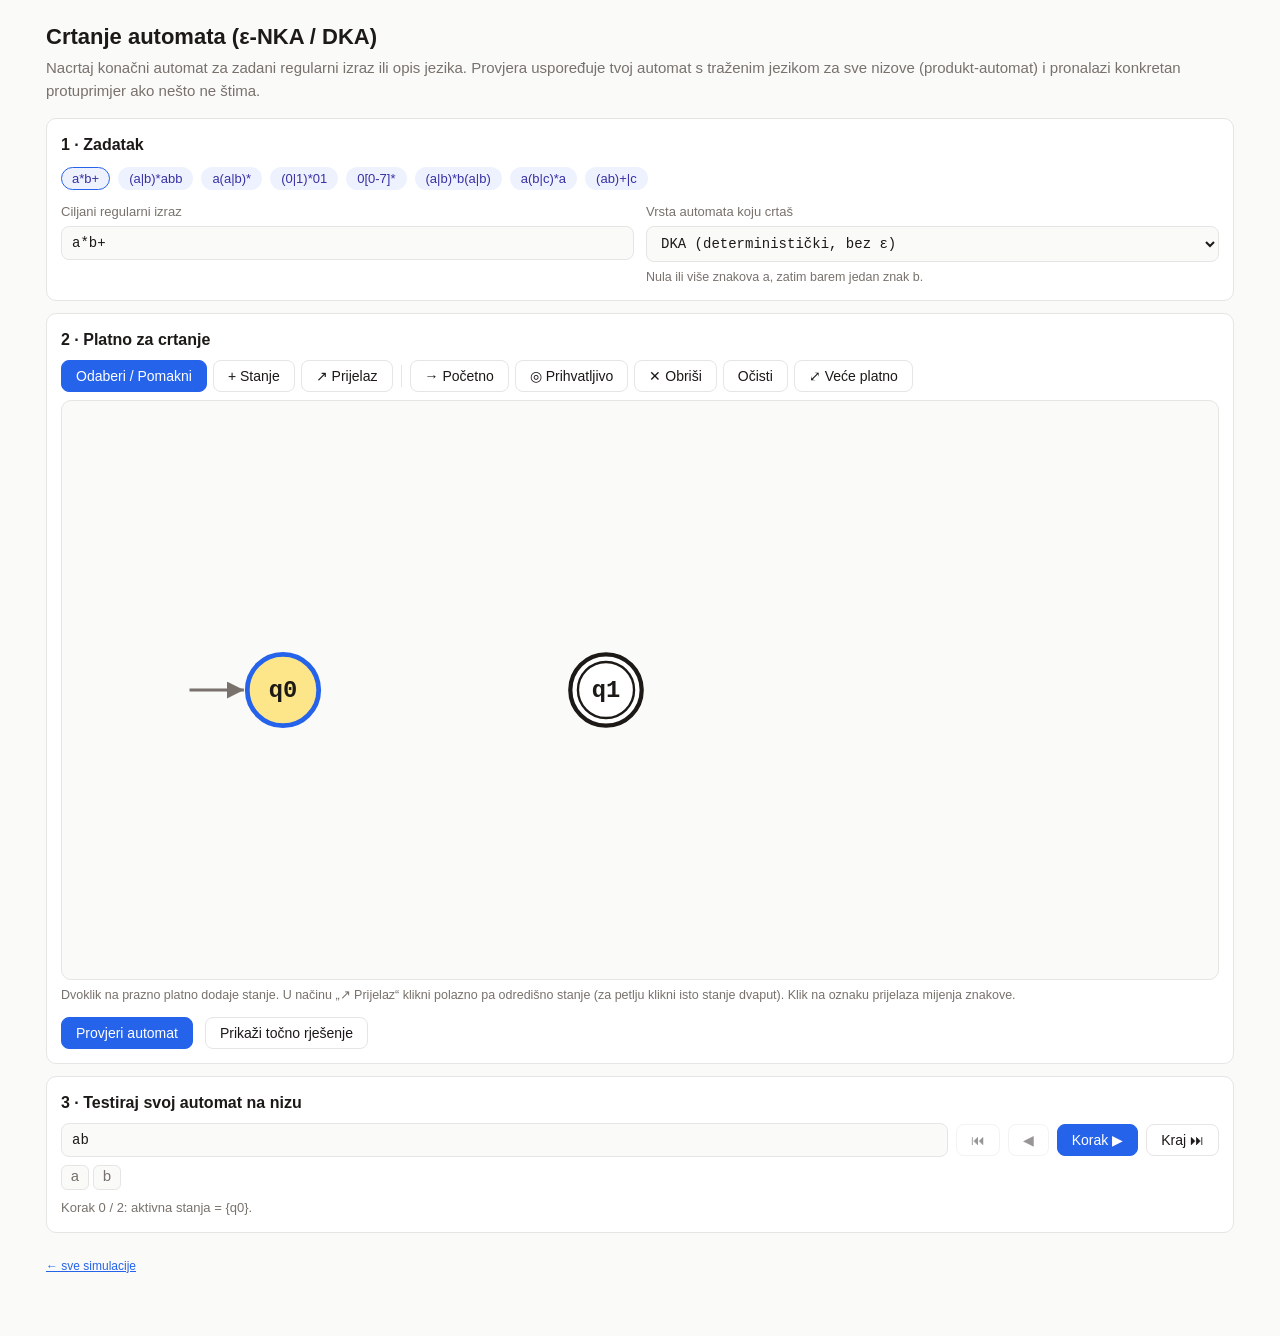
==== commit b6ba368c: "Improve simulation readability and Notion embed layout" ====
--- a/sim/crtanje-automata/index.html
+++ b/sim/crtanje-automata/index.html
@@ -6,7 +6,16 @@
 <title>Crtanje automata (ε-NKA / DKA) — PPJ</title>
 <link rel="stylesheet" href="../../assets/style.css">
 <style>
+  .wrap { max-width: 1220px; }
   .small { font-size: 13px; }
+  .topbar { display: flex; flex-wrap: wrap; align-items: center; justify-content: space-between; gap: 8px; }
+  .popout { display: none; text-decoration: none; }
+  .in-embed .wrap { max-width: 100%; padding: 8px 10px 14px; }
+  .in-embed h1 { font-size: 17px; margin: 0; }
+  .in-embed p.lead, .in-embed .footer { display: none; }
+  .in-embed .popout { display: inline-flex; align-items: center; padding: 4px 10px; font-size: 12.5px; }
+  .in-embed .panel { padding: 10px 12px; margin: 8px 0; }
+  .in-embed h2 { font-size: 15px; margin-bottom: 6px; }
   .ex { cursor: pointer; border: 1px solid transparent; font-family: var(--sans); font-size: 13px; padding: 3px 10px; }
   .ex:hover, .ex.sel { border-color: var(--accent); }
   .btn:focus-visible, input:focus-visible, select:focus-visible { outline: 2px solid var(--accent); outline-offset: 2px; }
@@ -14,20 +23,21 @@
   .toolbar .btn.active { background: var(--accent); color: var(--accent-ink); border-color: var(--accent); }
   .toolbar .sep { width: 1px; height: 22px; background: var(--line); margin: 0 2px; }
   .canvas-wrap { position: relative; border: 1px solid var(--line); border-radius: 10px; background: var(--bg); overflow: hidden; }
-  .canvas-wrap svg { display: block; width: 100%; height: auto; min-height: 270px; touch-action: none; user-select: none; -webkit-user-select: none; }
+  .canvas-wrap svg { display: block; width: 100%; height: auto; min-height: 310px; touch-action: none; user-select: none; -webkit-user-select: none; }
+  .canvas-wrap.tall svg { min-height: 450px; }
   svg .arr { fill: var(--muted); }
   svg .arr.sel { fill: var(--accent); }
-  svg .ring { fill: none; stroke: var(--ink); stroke-width: 1.3; }
-  svg .node { fill: var(--panel); stroke: var(--ink); stroke-width: 1.6; cursor: pointer; }
-  svg .node.final { stroke-width: 2.4; }
+  svg .ring { fill: none; stroke: var(--ink); stroke-width: 1.4; }
+  svg .node { fill: var(--panel); stroke: var(--ink); stroke-width: 1.7; cursor: pointer; }
+  svg .node.final { stroke-width: 2.5; }
   svg .node.sel { stroke: var(--accent); stroke-width: 2.8; }
   svg .node.active { fill: var(--hl); }
   svg .node.src { stroke: var(--warn); stroke-dasharray: 4 2; stroke-width: 2.6; }
-  svg .nid { font-size: 13px; font-weight: 600; pointer-events: none; }
-  svg .edge { stroke: var(--muted); stroke-width: 1.6; fill: none; cursor: pointer; }
-  svg .edge.sel { stroke: var(--accent); stroke-width: 2.4; }
+  svg .nid { font-size: 14px; font-weight: 600; pointer-events: none; }
+  svg .edge { stroke: var(--muted); stroke-width: 1.8; fill: none; cursor: pointer; }
+  svg .edge.sel { stroke: var(--accent); stroke-width: 2.5; }
   svg .edge-hit { stroke: transparent; stroke-width: 16; fill: none; cursor: pointer; }
-  svg .lbl { font-size: 13px; font-weight: 600; paint-order: stroke; stroke: var(--bg); stroke-width: 5px; stroke-linejoin: round; cursor: pointer; }
+  svg .lbl { font-size: 14px; font-weight: 600; paint-order: stroke; stroke: var(--bg); stroke-width: 5px; stroke-linejoin: round; cursor: pointer; }
   svg .lbl.sel { fill: var(--accent); }
   svg .preview { stroke: var(--accent); stroke-width: 1.8; stroke-dasharray: 5 4; fill: none; pointer-events: none; }
   .trbox { border: 1px solid var(--accent); background: var(--panel); border-radius: 8px; padding: 10px; margin: 8px 0; }
@@ -62,7 +72,10 @@
 </head>
 <body>
 <div class="wrap">
-  <h1>Crtanje automata (ε-NKA / DKA)</h1>
+  <div class="topbar">
+    <h1>Crtanje automata (ε-NKA / DKA)</h1>
+    <a class="btn popout" href="./" target="_blank" rel="noopener">↗ Otvori veći prikaz</a>
+  </div>
   <p class="lead">Nacrtaj konačni automat za zadani regularni izraz ili opis jezika. Provjera uspoređuje tvoj automat s traženim jezikom za sve nizove (produkt-automat) i pronalazi konkretan protuprimjer ako nešto ne štima.</p>
 
   <section class="panel">
@@ -96,6 +109,7 @@
       <button class="btn" type="button" id="bAcc" title="Uključi/isključi prihvatljivost odabranog stanja">◎ Prihvatljivo</button>
       <button class="btn" type="button" id="bDel" title="Obriši odabrano stanje ili prijelaz">✕ Obriši</button>
       <button class="btn" type="button" id="bClear">Očisti</button>
+      <button class="btn" type="button" id="bTall" title="Povećaj visinu platna">⤢ Veće platno</button>
     </div>
 
     <div class="trbox" id="trbox" hidden>
@@ -737,6 +751,17 @@
     if (!$('solPanel').hidden) renderSolution(true);
   });
 
+  try {
+    if (window.self !== window.top || (typeof location !== 'undefined' && location.search.indexOf('embed') >= 0)) {
+      document.documentElement.classList.add('in-embed');
+    }
+  } catch (e) {}
+  $('bTall').onclick = function () {
+    var cw = document.querySelector('.canvas-wrap');
+    var on = cw.classList.toggle('tall');
+    $('bTall').classList.toggle('active', on);
+  };
+
   ph.querySelectorAll('.ex')[0].classList.add('sel');
   $('taskdesc').textContent = PRESETS[0].desc;
   updateTarget();
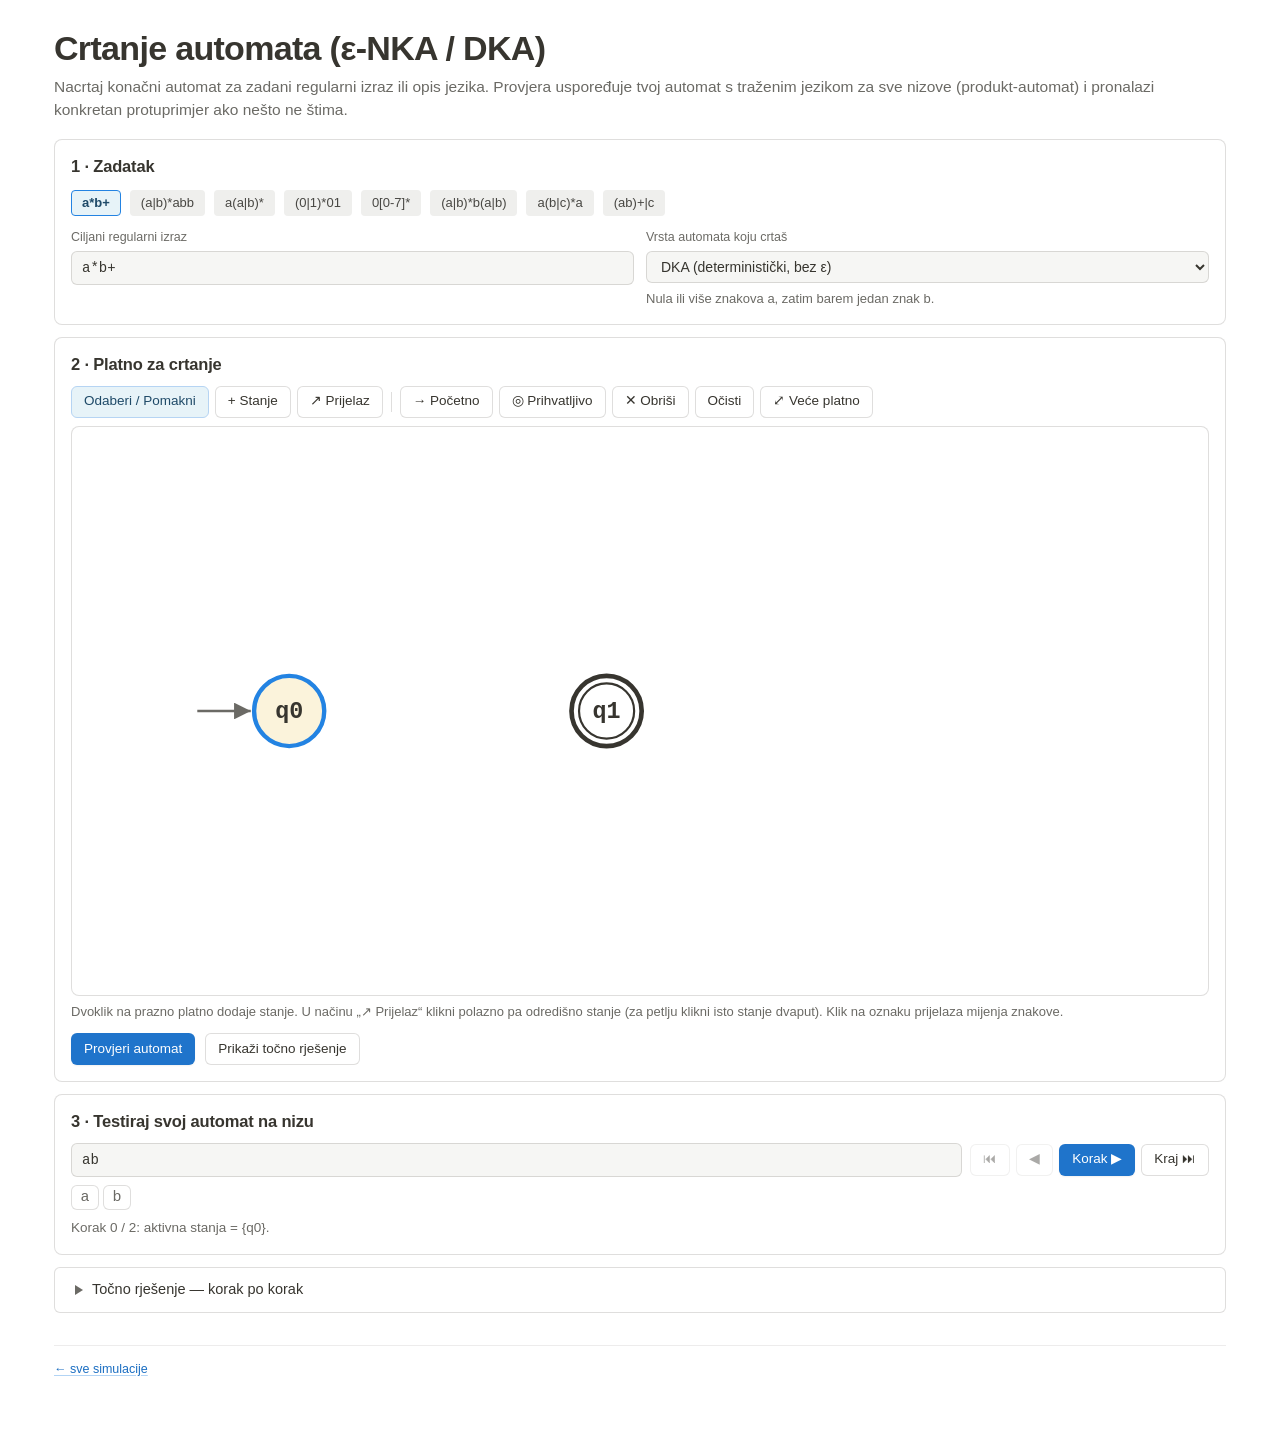
==== commit 96f9e02b: "Migrate crtanje-automata to Notion style" ====
--- a/sim/crtanje-automata/index.html
+++ b/sim/crtanje-automata/index.html
@@ -4,68 +4,52 @@
 <meta charset="utf-8">
 <meta name="viewport" content="width=device-width, initial-scale=1">
 <title>Crtanje automata (ε-NKA / DKA) — PPJ</title>
+<script src="../../assets/theme.js"></script>
 <link rel="stylesheet" href="../../assets/style.css">
 <style>
   .wrap { max-width: 1220px; }
-  .small { font-size: 13px; }
-  .topbar { display: flex; flex-wrap: wrap; align-items: center; justify-content: space-between; gap: 8px; }
-  .popout { display: none; text-decoration: none; }
-  .in-embed .wrap { max-width: 100%; padding: 8px 10px 14px; }
-  .in-embed h1 { font-size: 17px; margin: 0; }
-  .in-embed p.lead, .in-embed .footer { display: none; }
-  .in-embed .popout { display: inline-flex; align-items: center; padding: 4px 10px; font-size: 12.5px; }
-  .in-embed .panel { padding: 10px 12px; margin: 8px 0; }
-  .in-embed h2 { font-size: 15px; margin-bottom: 6px; }
-  .ex { cursor: pointer; border: 1px solid transparent; font-family: var(--sans); font-size: 13px; padding: 3px 10px; }
-  .ex:hover, .ex.sel { border-color: var(--accent); }
-  .btn:focus-visible, input:focus-visible, select:focus-visible { outline: 2px solid var(--accent); outline-offset: 2px; }
-  .toolbar { display: flex; flex-wrap: wrap; gap: 6px; margin-bottom: 8px; align-items: center; }
-  .toolbar .btn.active { background: var(--accent); color: var(--accent-ink); border-color: var(--accent); }
-  .toolbar .sep { width: 1px; height: 22px; background: var(--line); margin: 0 2px; }
-  .canvas-wrap { position: relative; border: 1px solid var(--line); border-radius: 10px; background: var(--bg); overflow: hidden; }
+  @media (min-width: 640px) {
+    .in-embed .embed-grid { display: grid; grid-template-columns: 225px 1fr; gap: 10px; align-items: start; }
+    .in-embed .embed-grid > .panel { margin: 0; min-width: 0; }
+    .in-embed .grid2 { grid-template-columns: 1fr; gap: 6px; }
+    .in-embed .canvas-wrap svg { min-height: 215px; }
+    .in-embed .canvas-wrap.tall svg { min-height: 360px; }
+    .in-embed .toolbar { gap: 4px; margin-bottom: 6px; }
+    .in-embed .toolbar .btn { min-height: 28px; padding: 4px 8px; font-size: 12.5px; }
+    .in-embed .hint { font-size: 11.5px; }
+  }
+  .ex {
+    cursor: pointer;
+    border: 1px solid transparent;
+    background: var(--n-gray-bg);
+    color: var(--n-gray);
+    font-family: var(--sans);
+    font-size: 13px;
+    padding: 3px 10px;
+  }
+  .ex:hover { border-color: var(--accent-raw); }
+  .ex.sel { background: var(--info-bg); color: var(--info); border-color: var(--accent-raw); font-weight: 600; }
+  .ex:focus-visible { outline: none; box-shadow: var(--focus-ring); }
+  .canvas-wrap { position: relative; border: 1px solid var(--line); border-radius: var(--r-lg); background: var(--panel); overflow: hidden; }
   .canvas-wrap svg { display: block; width: 100%; height: auto; min-height: 310px; touch-action: none; user-select: none; -webkit-user-select: none; }
   .canvas-wrap.tall svg { min-height: 450px; }
-  svg .arr { fill: var(--muted); }
-  svg .arr.sel { fill: var(--accent); }
-  svg .ring { fill: none; stroke: var(--ink); stroke-width: 1.4; }
-  svg .node { fill: var(--panel); stroke: var(--ink); stroke-width: 1.7; cursor: pointer; }
-  svg .node.final { stroke-width: 2.5; }
-  svg .node.sel { stroke: var(--accent); stroke-width: 2.8; }
-  svg .node.active { fill: var(--hl); }
-  svg .node.src { stroke: var(--warn); stroke-dasharray: 4 2; stroke-width: 2.6; }
-  svg .nid { font-size: 14px; font-weight: 600; pointer-events: none; }
-  svg .edge { stroke: var(--muted); stroke-width: 1.8; fill: none; cursor: pointer; }
-  svg .edge.sel { stroke: var(--accent); stroke-width: 2.5; }
-  svg .edge-hit { stroke: transparent; stroke-width: 16; fill: none; cursor: pointer; }
-  svg .lbl { font-size: 14px; font-weight: 600; paint-order: stroke; stroke: var(--bg); stroke-width: 5px; stroke-linejoin: round; cursor: pointer; }
-  svg .lbl.sel { fill: var(--accent); }
-  svg .preview { stroke: var(--accent); stroke-width: 1.8; stroke-dasharray: 5 4; fill: none; pointer-events: none; }
-  .trbox { border: 1px solid var(--accent); background: var(--panel); border-radius: 8px; padding: 10px; margin: 8px 0; }
+  #canvas .node, #canvas .edge, #canvas .lbl { cursor: pointer; }
+  #canvas .nid { font-size: 14px; font-weight: 600; pointer-events: none; }
+  #canvas .edge-hit { stroke: transparent; stroke-width: 16; fill: none; cursor: pointer; }
+  #canvas .preview { stroke: var(--accent-raw); stroke-width: 1.8; stroke-dasharray: 5 4; fill: none; pointer-events: none; }
+  .trbox { border: 1px solid var(--accent-raw); background: var(--bg); border-radius: var(--r-md); padding: 10px 12px; margin: 8px 0; }
   .trbox .chips { display: flex; flex-wrap: wrap; gap: 5px; margin-top: 6px; }
   .trbox .chip { cursor: pointer; border: 1px solid var(--line); }
-  .trbox .chip:hover { border-color: var(--accent); }
-  .verdict { border-left: 4px solid var(--line); background: var(--bg); padding: 10px 12px; border-radius: 8px; margin-top: 10px; }
-  .verdict.ok { border-left-color: var(--ok); }
-  .verdict.err { border-left-color: var(--err); }
-  .verdict.warn { border-left-color: var(--warn); }
-  .badge { display: inline-block; padding: 2px 10px; border-radius: 999px; border: 1px solid var(--line);
-    font: 600 13px var(--sans); color: var(--muted); background: var(--panel); }
-  .badge.ok { color: var(--ok); border-color: var(--ok); }
-  .badge.err { color: var(--err); border-color: var(--err); }
-  .gwrap { overflow-x: auto; border: 1px solid var(--line); border-radius: 8px; background: var(--panel); padding: 6px; margin-top: 8px; }
-  .gwrap svg { display: block; margin: 0 auto; }
-  svg .acc { font-size: 11px; fill: var(--muted); }
-  svg .cap { font-size: 12px; fill: var(--muted); }
+  .trbox .chip:hover { border-color: var(--accent-raw); }
+  .trbox .chip:focus-visible { outline: none; box-shadow: var(--focus-ring); }
   .strip { display: flex; flex-wrap: wrap; gap: 4px; margin: 8px 0; align-items: center; }
-  .strip .c { min-width: 28px; text-align: center; padding: 3px 6px; border: 1px solid var(--line); border-radius: 6px;
+  .strip .c { min-width: 28px; text-align: center; padding: 3px 6px; border: 1px solid var(--line); border-radius: var(--r-md);
     font: 15px var(--mono); background: var(--bg); color: var(--muted); }
-  .strip .c.done { color: var(--ink); background: var(--chip); border-color: transparent; }
-  .strip .c.cur { background: var(--hl); color: var(--hl-ink); border-color: var(--warn); font-weight: 700; }
-  .hint { color: var(--muted); font-size: 12.5px; margin: 6px 0 0; }
-  .tblwrap { overflow-x: auto; margin-top: 8px; }
+  .strip .c.done { color: var(--chip-ink); background: var(--chip); border-color: transparent; }
+  .strip .c.cur { background: var(--hl); color: var(--hl-ink); border-color: var(--hl-stroke); font-weight: 700; }
+  .tblwrap:empty { display: none; }
   @media (max-width: 520px) {
-    .wrap { padding: 12px 10px 36px; }
-    .btn { padding: 6px 9px; font-size: 13px; }
+    .btn { padding: 5px 9px; font-size: 13px; }
     .toolbar .sep { display: none; }
   }
 </style>
@@ -78,14 +62,15 @@
   </div>
   <p class="lead">Nacrtaj konačni automat za zadani regularni izraz ili opis jezika. Provjera uspoređuje tvoj automat s traženim jezikom za sve nizove (produkt-automat) i pronalazi konkretan protuprimjer ako nešto ne štima.</p>
 
+  <div class="embed-grid">
   <section class="panel">
     <h2>1 · Zadatak</h2>
     <div class="row" id="presets" style="gap:6px;margin-bottom:10px"></div>
     <div class="grid2">
       <div>
         <label for="re">Ciljani regularni izraz</label>
-        <input type="text" id="re" value="a*b+" autocomplete="off" autocapitalize="off" spellcheck="false">
-        <div id="reerr" class="err small" style="min-height:1.2em;margin-top:4px"></div>
+        <input type="text" id="re" value="a*b+" autocomplete="off" autocapitalize="off" spellcheck="false" aria-describedby="reerr">
+        <div id="reerr" class="err small" style="min-height:1.2em;margin-top:4px" role="alert"></div>
       </div>
       <div>
         <label for="mode">Vrsta automata koju crtaš</label>
@@ -101,28 +86,28 @@
   <section class="panel">
     <h2>2 · Platno za crtanje</h2>
     <div class="toolbar" role="toolbar" aria-label="Alati za crtanje">
-      <button class="btn active" type="button" data-tool="select" id="tSelect">Odaberi / Pomakni</button>
-      <button class="btn" type="button" data-tool="add" id="tAdd">+ Stanje</button>
-      <button class="btn" type="button" data-tool="edge" id="tEdge">↗ Prijelaz</button>
+      <button class="btn active" type="button" data-tool="select" id="tSelect" aria-pressed="true">Odaberi / Pomakni</button>
+      <button class="btn" type="button" data-tool="add" id="tAdd" aria-pressed="false">+ Stanje</button>
+      <button class="btn" type="button" data-tool="edge" id="tEdge" aria-pressed="false">↗ Prijelaz</button>
       <span class="sep"></span>
       <button class="btn" type="button" id="bStart" title="Označi odabrano stanje kao početno">→ Početno</button>
       <button class="btn" type="button" id="bAcc" title="Uključi/isključi prihvatljivost odabranog stanja">◎ Prihvatljivo</button>
       <button class="btn" type="button" id="bDel" title="Obriši odabrano stanje ili prijelaz">✕ Obriši</button>
       <button class="btn" type="button" id="bClear">Očisti</button>
-      <button class="btn" type="button" id="bTall" title="Povećaj visinu platna">⤢ Veće platno</button>
+      <button class="btn" type="button" id="bTall" title="Povećaj visinu platna" aria-pressed="false">⤢ Veće platno</button>
     </div>
 
     <div class="trbox" id="trbox" hidden>
       <div class="row" style="gap:8px">
         <div style="flex:1;min-width:170px">
           <label for="trInput" id="trTitle">Oznaka prijelaza</label>
-          <input type="text" id="trInput" placeholder="npr. a ili a,b ili 0-7 ili ε" autocomplete="off" autocapitalize="off" spellcheck="false">
+          <input type="text" id="trInput" placeholder="npr. c ili x,y ili 1-3 ili ε" autocomplete="off" autocapitalize="off" spellcheck="false" aria-describedby="trErr">
         </div>
         <button class="btn primary" type="button" id="trSave">Spremi</button>
         <button class="btn" type="button" id="trCancel">Odustani</button>
       </div>
       <div class="chips" id="trChips"></div>
-      <div id="trErr" class="err small" style="margin-top:4px"></div>
+      <div id="trErr" class="err small" style="margin-top:4px" role="alert"></div>
     </div>
 
     <div class="canvas-wrap">
@@ -145,33 +130,39 @@
     </div>
     <div id="verdict"></div>
   </section>
+  </div>
 
   <section class="panel">
     <h2>3 · Testiraj svoj automat na nizu</h2>
     <div class="row" style="gap:8px">
       <input type="text" id="testStr" value="ab" placeholder="Upiši niz za testiranje..." autocomplete="off" autocapitalize="off" spellcheck="false" style="flex:1;min-width:150px">
-      <button class="btn" type="button" id="tReset">⏮</button>
-      <button class="btn" type="button" id="tBack">◀</button>
-      <button class="btn primary" type="button" id="tNext">Korak ▶</button>
-      <button class="btn" type="button" id="tEnd">Kraj ⏭</button>
+      <div class="toolbar" style="margin-bottom:0" role="group" aria-label="Kontrole simulacije niza">
+        <button class="btn" type="button" id="tReset" aria-label="Početak">⏮</button>
+        <button class="btn" type="button" id="tBack" aria-label="Natrag">◀</button>
+        <button class="btn primary" type="button" id="tNext">Korak ▶</button>
+        <button class="btn" type="button" id="tEnd">Kraj ⏭</button>
+      </div>
     </div>
     <div class="strip" id="testStrip"></div>
     <div id="testInfo" class="small muted"></div>
   </section>
 
-  <section class="panel" id="solPanel" hidden>
-    <h2 id="solTitle">Točno rješenje — korak po korak</h2>
-    <div class="row" id="solCtl" style="gap:6px;margin-bottom:8px">
-      <button class="btn" type="button" id="sReset">⏮ Reset</button>
-      <button class="btn" type="button" id="sBack">◀ Natrag</button>
-      <button class="btn primary" type="button" id="sNext">Korak ▶</button>
-      <button class="btn" type="button" id="sEnd">Do kraja ⏭</button>
-      <span class="badge" id="sCnt"></span>
+  <details class="toggle boxed" id="solDetails">
+    <summary id="solSummary">Točno rješenje — korak po korak</summary>
+    <div class="toggle-body" id="solPanel">
+      <h2 id="solTitle">Točno rješenje — korak po korak</h2>
+      <div class="toolbar" id="solCtl" role="group" aria-label="Koraci rješenja">
+        <button class="btn" type="button" id="sReset">⏮ Reset</button>
+        <button class="btn" type="button" id="sBack">◀ Natrag</button>
+        <button class="btn primary" type="button" id="sNext">Korak ▶</button>
+        <button class="btn" type="button" id="sEnd">Do kraja ⏭</button>
+        <span class="badge" id="sCnt"></span>
+      </div>
+      <div id="solStepText" class="small" style="margin-bottom:6px"></div>
+      <div class="gwrap" id="solGraph"></div>
+      <div class="tblwrap" id="solTbl"></div>
     </div>
-    <div id="solStepText" class="small" style="margin-bottom:6px"></div>
-    <div class="gwrap" id="solGraph"></div>
-    <div class="tblwrap" id="solTbl"></div>
-  </section>
+  </details>
 
   <p class="footer"><a href="../../index.html">← sve simulacije</a></p>
 </div>
@@ -215,7 +206,7 @@
 
   var targetModel = null; // { re, ast, th, dfa }
   var testTrace = null, testStep = 0;
-  var solStep = 0, solMax = 0;
+  var solStep = 0, solMax = 0, solDirty = true;
 
   /* ------------------------------------------------ model cilja */
   function updateTarget() {
@@ -226,10 +217,13 @@
       var dfa = RX.buildDFA(th.nfa);
       targetModel = { re: src, p: p, th: th, dfa: dfa };
       $('reerr').textContent = '';
-      if (!$('solPanel').hidden) renderSolution(true);
+      $('re').removeAttribute('aria-invalid');
+      if ($('solDetails').open) renderSolution(true);
+      else solDirty = true;
     } catch (e) {
       targetModel = null;
       $('reerr').textContent = '⚠ ' + (e && e.message ? e.message : 'Neispravan izraz.');
+      $('re').setAttribute('aria-invalid', 'true');
     }
     updateAlphabetChips();
   }
@@ -372,7 +366,10 @@
     $('layerPreview').innerHTML = '';
     ['select', 'add', 'edge'].forEach(function (k) {
       var btn = document.querySelector('[data-tool="' + k + '"]');
-      if (btn) btn.classList.toggle('active', k === t);
+      if (btn) {
+        btn.classList.toggle('active', k === t);
+        btn.setAttribute('aria-pressed', k === t ? 'true' : 'false');
+      }
     });
     renderCanvas();
   }
@@ -382,6 +379,7 @@
     var a = findState(from), b = findState(to);
     $('trTitle').textContent = (editIdx != null ? 'Uredi prijelaz ' : 'Novi prijelaz ') + a.label + ' → ' + b.label;
     $('trErr').textContent = '';
+    $('trInput').removeAttribute('aria-invalid');
     if (editIdx != null) {
       $('trInput').value = state.transitions[editIdx].label;
     } else {
@@ -394,7 +392,7 @@
         $('trInput').value = state.transitions[existingIdx].label;
         $('trTitle').textContent = 'Uredi postojeći prijelaz ' + a.label + ' → ' + b.label;
       } else {
-        $('trInput').value = alphabetChars()[0] || 'a';
+        $('trInput').value = '';
       }
     }
     updateAlphabetChips();
@@ -418,19 +416,21 @@
       }
       state.selState = null;
       $('trbox').hidden = true;
+      $('trInput').removeAttribute('aria-invalid');
       state.pendingEdge = null;
       renderCanvas();
       runTest();
     } catch (e) {
       $('trErr').textContent = '⚠ ' + e.message;
+      $('trInput').setAttribute('aria-invalid', 'true');
     }
   }
 
   $('trSave').onclick = savePendingTransition;
-  $('trCancel').onclick = function () { $('trbox').hidden = true; state.pendingEdge = null; };
+  $('trCancel').onclick = function () { $('trbox').hidden = true; $('trInput').removeAttribute('aria-invalid'); state.pendingEdge = null; };
   $('trInput').addEventListener('keydown', function (e) {
     if (e.key === 'Enter') { e.preventDefault(); savePendingTransition(); }
-    if (e.key === 'Escape') { $('trbox').hidden = true; state.pendingEdge = null; }
+    if (e.key === 'Escape') { $('trbox').hidden = true; $('trInput').removeAttribute('aria-invalid'); state.pendingEdge = null; }
   });
 
   // Pointer događaji na SVG platnu
@@ -601,7 +601,7 @@
         res.determinismErrors.map(function (m) { return '<li>' + esc(m) + '</li>'; }).join('') + '</ul>';
     }
     if (res.counterexample != null) {
-      html += ' <button class="btn" type="button" id="tryCe" style="margin-left:8px;padding:3px 9px;font-size:12.5px">Učitaj protuprimjer u test</button>';
+      html += ' <button class="btn sm" type="button" id="tryCe" style="margin-left:8px">Učitaj protuprimjer u test</button>';
     }
     html += '</div>';
     $('verdict').innerHTML = html;
@@ -644,8 +644,8 @@
     var msg = 'Korak ' + testStep + ' / ' + chars.length + ': aktivna stanja = ' + (names.length ? '{' + names.join(', ') + '}' : '∅') + '.';
     if (testStep === chars.length) {
       msg += testTrace.accepts
-        ? ' <b class="ok">Automat PRIHVAĆA ovaj niz.</b>'
-        : ' <b class="err">Automat ODBACUJE ovaj niz.</b>';
+        ? ' <span class="badge ok">Automat PRIHVAĆA ovaj niz.</span>'
+        : ' <span class="badge err">Automat ODBACUJE ovaj niz.</span>';
     }
     $('testInfo').innerHTML = msg;
     $('tReset').disabled = $('tBack').disabled = testStep <= 0;
@@ -661,6 +661,7 @@
   /* ------------------------------------------------ prikaz rješenja korak po korak */
   function renderSolution(resetToEnd) {
     if (!targetModel) return;
+    solDirty = false;
     var mode = $('mode').value;
     if (mode === 'nfa') {
       solMax = targetModel.th.order.length;
@@ -714,10 +715,19 @@
   }
 
   $('bSol').onclick = function () {
-    $('solPanel').hidden = !$('solPanel').hidden;
-    $('bSol').textContent = $('solPanel').hidden ? 'Prikaži točno rješenje' : 'Sakrij točno rješenje';
-    if (!$('solPanel').hidden) renderSolution(true);
+    var open = !$('solDetails').open;
+    $('solDetails').open = open;
+    $('bSol').textContent = open ? 'Sakrij točno rješenje' : 'Prikaži točno rješenje';
+    if (open) {
+      renderSolution(true);
+      $('solDetails').scrollIntoView({ behavior: 'smooth', block: 'nearest' });
+    }
   };
+  $('solDetails').addEventListener('toggle', function () {
+    var open = $('solDetails').open;
+    $('bSol').textContent = open ? 'Sakrij točno rješenje' : 'Prikaži točno rješenje';
+    if (open && solDirty) renderSolution(true);
+  });
   $('sReset').onclick = function () { solStep = 0; renderSolution(false); };
   $('sBack').onclick = function () { if (solStep > 0) solStep--; renderSolution(false); };
   $('sNext').onclick = function () { if (solStep < solMax) solStep++; renderSolution(false); };
@@ -748,18 +758,15 @@
   $('mode').addEventListener('change', function () {
     updateAlphabetChips();
     $('verdict').innerHTML = '';
-    if (!$('solPanel').hidden) renderSolution(true);
-  });
-
-  try {
-    if (window.self !== window.top || (typeof location !== 'undefined' && location.search.indexOf('embed') >= 0)) {
-      document.documentElement.classList.add('in-embed');
-    }
-  } catch (e) {}
+    if ($('solDetails').open) renderSolution(true);
+    else solDirty = true;
+  });
+
   $('bTall').onclick = function () {
     var cw = document.querySelector('.canvas-wrap');
     var on = cw.classList.toggle('tall');
     $('bTall').classList.toggle('active', on);
+    $('bTall').setAttribute('aria-pressed', on ? 'true' : 'false');
   };
 
   ph.querySelectorAll('.ex')[0].classList.add('sel');
--- a/assets/style.css
+++ b/assets/style.css
@@ -1,57 +1,904 @@
-/* PPJ simulacije — zajednički stil. Svijetla i tamna tema prate sustav. */
-:root {
-  --bg: #fafaf9; --panel: #ffffff; --ink: #1c1917; --muted: #78716c; --line: #e7e5e4;
-  --accent: #2563eb; --accent-ink: #ffffff; --ok: #15803d; --warn: #b45309; --err: #b91c1c;
-  --hl: #fde68a; --hl-ink: #1c1917; --chip: #eef2ff; --chip-ink: #3730a3;
-  --mono: ui-monospace, SFMono-Regular, Menlo, Consolas, monospace;
-  --sans: -apple-system, BlinkMacSystemFont, "Segoe UI", Roboto, sans-serif;
-}
+/* PPJ simulacije — Notion-inspirirani dizajn sustav (MIT tokeni iz Notion Kita).
+ * Podržava svijetlu/tamnu temu (@media prefers-color-scheme i [data-theme="light|dark"])
+ * te ugrađeni prikaz (?embed=1 -> [data-embed="1"] / .in-embed). Bez vanjskih ovisnosti. */
+
+:root,
+:root[data-theme="light"] {
+  color-scheme: light;
+
+  /* Tipografija (Notion stack) */
+  --sans: ui-sans-serif, -apple-system, BlinkMacSystemFont, "Segoe UI", Helvetica, "Apple Color Emoji", Arial, sans-serif, "Segoe UI Emoji", "Segoe UI Symbol";
+  --mono: SFMono-Regular, Menlo, Consolas, "PT Mono", "Liberation Mono", Courier, monospace;
+
+  /* Osnovne boje (svijetla tema, Notion Kit tokeni + WCAG AA prilagodbe) */
+  --bg: #ffffff;
+  --bg-subtle: #f7f6f3;
+  --bg-hover: rgba(55, 53, 47, 0.06);
+  --bg-active: rgba(55, 53, 47, 0.10);
+  --bg-input: rgba(242, 241, 238, 0.65);
+  --bg-tooltip: #0f0f0f;
+  --tooltip-ink: rgba(255, 255, 255, 0.92);
+
+  --panel: #ffffff;
+  --ink: #37352f;
+  --muted: #6b6a65;
+  --line: rgba(55, 53, 47, 0.16);
+  --line-subtle: rgba(55, 53, 47, 0.09);
+
+  /* Primarni akcent (Notion plava) */
+  --accent: #1b6ec2;
+  --accent-btn: #1f74cb;
+  --accent-hover: #155da7;
+  --accent-raw: #2383e2;
+  --accent-ink: #ffffff;
+  --focus-ring: rgba(35, 131, 226, 0.57) 0 0 0 1px inset, rgba(35, 131, 226, 0.35) 0 0 0 2px;
+
+  /* 9 Notion semantičkih / tag boja (WCAG AA >= 4.5:1) */
+  --n-gray: #484743;       --n-gray-bg: #efefed;
+  --n-brown: #613e2e;      --n-brown-bg: #f4eeee;
+  --n-orange: #7a3f0e;     --n-orange-bg: #fbecdd;
+  --n-yellow: #654719;     --n-yellow-bg: #fbf3db;
+  --n-green: #245339;      --n-green-bg: #edf3ec;
+  --n-blue: #1f4a68;       --n-blue-bg: #e7f3f8;
+  --n-purple: #553b69;     --n-purple-bg: #f4eef9;
+  --n-pink: #6f3151;       --n-pink-bg: #fcf1f6;
+  --n-red: #862120;        --n-red-bg: #fdebec;
+
+  /* Semantički shortcuti (kompatibilnost + callout/verdict) */
+  --ok: #246642;           --ok-bg: #edf3ec;    --ok-border: #bed9c9;
+  --warn: #8a4b08;         --warn-bg: #fbf3db;  --warn-border: #e8d497;
+  --err: #b32b29;          --err-bg: #fdebec;   --err-border: #f0c5be;
+  --info: #1f4a68;         --info-bg: #e7f3f8;  --info-border: #b6d4f3;
+
+  --hl: #fbf3db;           --hl-ink: #5f4023;   --hl-stroke: #cb912f;
+  --chip: #e7f3f8;         --chip-ink: #1f4a68;
+  --code-ink: #b83430;     --code-bg: rgba(135, 131, 120, 0.14);
+
+  /* Sjene */
+  --shadow-sm: 0 1px 2px rgba(15, 15, 15, 0.06);
+  --shadow-md: 0 4px 12px rgba(15, 15, 15, 0.08), 0 0 0 1px rgba(55, 53, 47, 0.06);
+
+  /* Radijusi */
+  --r-sm: 4px;
+  --r-md: 6px;
+  --r-lg: 8px;
+}
+
 @media (prefers-color-scheme: dark) {
-  :root {
-    --bg: #131211; --panel: #1c1a19; --ink: #f5f5f4; --muted: #a8a29e; --line: #3a3634;
-    --accent: #60a5fa; --accent-ink: #0b1220; --ok: #4ade80; --warn: #fbbf24; --err: #f87171;
-    --hl: #854d0e; --hl-ink: #fef3c7; --chip: #1e1b4b; --chip-ink: #c7d2fe;
+  :root:not([data-theme="light"]) {
+    color-scheme: dark;
+
+    --bg: #191919;
+    --bg-subtle: #202020;
+    --bg-hover: rgba(255, 255, 255, 0.055);
+    --bg-active: rgba(255, 255, 255, 0.095);
+    --bg-input: rgba(255, 255, 255, 0.055);
+    --bg-tooltip: #2f2f2f;
+    --tooltip-ink: rgba(255, 255, 255, 0.92);
+
+    --panel: #202020;
+    --ink: rgba(255, 255, 255, 0.85);
+    --muted: #9b9b9b;
+    --line: rgba(255, 255, 255, 0.14);
+    --line-subtle: rgba(255, 255, 255, 0.08);
+
+    --accent: #52a8ff;
+    --accent-btn: #2383e2;
+    --accent-hover: #3b93ec;
+    --accent-raw: #52a8ff;
+    --accent-ink: #ffffff;
+    --focus-ring: rgba(82, 168, 255, 0.65) 0 0 0 1px inset, rgba(35, 131, 226, 0.38) 0 0 0 2px;
+
+    --n-gray: #d3d3d3;       --n-gray-bg: #2b2b2b;
+    --n-brown: #e6c3b3;      --n-brown-bg: #2e241f;
+    --n-orange: #f5b882;     --n-orange-bg: #35261b;
+    --n-yellow: #f3cf82;     --n-yellow-bg: #342b1a;
+    --n-green: #97dbb2;      --n-green-bg: #1e2c24;
+    --n-blue: #98ccfa;       --n-blue-bg: #1d2a35;
+    --n-purple: #d4b5f0;     --n-purple-bg: #2b2333;
+    --n-pink: #f5a8ce;       --n-pink-bg: #322029;
+    --n-red: #f8a5a1;        --n-red-bg: #352221;
+
+    --ok: #52c282;           --ok-bg: #1e2c24;    --ok-border: #2d4d3b;
+    --warn: #e8ab46;         --warn-bg: #342b1a;  --warn-border: #594626;
+    --err: #f27470;          --err-bg: #352221;   --err-border: #5c312e;
+    --info: #78bfff;         --info-bg: #1d2a35;  --info-border: #2a4763;
+
+    --hl: #3d3119;           --hl-ink: #f5cf86;   --hl-stroke: #e8ab46;
+    --chip: #1d2a35;         --chip-ink: #98ccfa;
+    --code-ink: #ff7b72;     --code-bg: rgba(135, 131, 120, 0.22);
+
+    --shadow-sm: 0 1px 2px rgba(0, 0, 0, 0.32);
+    --shadow-md: 0 4px 14px rgba(0, 0, 0, 0.45), 0 0 0 1px rgba(255, 255, 255, 0.08);
   }
 }
-* { box-sizing: border-box; }
-html { color-scheme: light dark; }
-body { margin: 0; background: var(--bg); color: var(--ink); font: 15px/1.5 var(--sans); }
-.wrap { max-width: 1040px; margin: 0 auto; padding: 20px 16px 48px; }
-h1 { font-size: 22px; margin: 0 0 4px; }
-h2 { font-size: 16px; margin: 0 0 8px; }
-p.lead { color: var(--muted); margin: 0 0 16px; }
-.panel { background: var(--panel); border: 1px solid var(--line); border-radius: 10px; padding: 14px; margin: 12px 0; }
-.row { display: flex; gap: 12px; flex-wrap: wrap; align-items: center; }
-.grid2 { display: grid; grid-template-columns: 1fr 1fr; gap: 12px; }
-@media (max-width: 720px) { .grid2 { grid-template-columns: 1fr; } }
-label { font-size: 13px; color: var(--muted); display: block; margin-bottom: 4px; }
-input[type=text], textarea, select {
-  width: 100%; padding: 8px 10px; border: 1px solid var(--line); border-radius: 8px;
-  background: var(--bg); color: var(--ink); font: 14px var(--mono);
-}
-textarea { min-height: 120px; resize: vertical; }
-.btn { appearance: none; border: 1px solid var(--line); background: var(--panel); color: var(--ink);
-  padding: 7px 14px; border-radius: 8px; cursor: pointer; font: 14px var(--sans); }
-.btn:hover:not(:disabled) { border-color: var(--accent); }
-.btn:disabled { opacity: .45; cursor: default; }
-.btn.primary { background: var(--accent); color: var(--accent-ink); border-color: var(--accent); }
+
+:root[data-theme="dark"] {
+  color-scheme: dark;
+
+  --bg: #191919;
+  --bg-subtle: #202020;
+  --bg-hover: rgba(255, 255, 255, 0.055);
+  --bg-active: rgba(255, 255, 255, 0.095);
+  --bg-input: rgba(255, 255, 255, 0.055);
+  --bg-tooltip: #2f2f2f;
+  --tooltip-ink: rgba(255, 255, 255, 0.92);
+
+  --panel: #202020;
+  --ink: rgba(255, 255, 255, 0.85);
+  --muted: #9b9b9b;
+  --line: rgba(255, 255, 255, 0.14);
+  --line-subtle: rgba(255, 255, 255, 0.08);
+
+  --accent: #52a8ff;
+  --accent-btn: #2383e2;
+  --accent-hover: #3b93ec;
+  --accent-raw: #52a8ff;
+  --accent-ink: #ffffff;
+  --focus-ring: rgba(82, 168, 255, 0.65) 0 0 0 1px inset, rgba(35, 131, 226, 0.38) 0 0 0 2px;
+
+  --n-gray: #d3d3d3;       --n-gray-bg: #2b2b2b;
+  --n-brown: #e6c3b3;      --n-brown-bg: #2e241f;
+  --n-orange: #f5b882;     --n-orange-bg: #35261b;
+  --n-yellow: #f3cf82;     --n-yellow-bg: #342b1a;
+  --n-green: #97dbb2;      --n-green-bg: #1e2c24;
+  --n-blue: #98ccfa;       --n-blue-bg: #1d2a35;
+  --n-purple: #d4b5f0;     --n-purple-bg: #2b2333;
+  --n-pink: #f5a8ce;       --n-pink-bg: #322029;
+  --n-red: #f8a5a1;        --n-red-bg: #352221;
+
+  --ok: #52c282;           --ok-bg: #1e2c24;    --ok-border: #2d4d3b;
+  --warn: #e8ab46;         --warn-bg: #342b1a;  --warn-border: #594626;
+  --err: #f27470;          --err-bg: #352221;   --err-border: #5c312e;
+  --info: #78bfff;         --info-bg: #1d2a35;  --info-border: #2a4763;
+
+  --hl: #3d3119;           --hl-ink: #f5cf86;   --hl-stroke: #e8ab46;
+  --chip: #1d2a35;         --chip-ink: #98ccfa;
+  --code-ink: #ff7b72;     --code-bg: rgba(135, 131, 120, 0.22);
+
+  --shadow-sm: 0 1px 2px rgba(0, 0, 0, 0.32);
+  --shadow-md: 0 4px 14px rgba(0, 0, 0, 0.45), 0 0 0 1px rgba(255, 255, 255, 0.08);
+}
+
+/* Reset i baza */
+*, *::before, *::after { box-sizing: border-box; }
+html {
+  color-scheme: light dark;
+  -webkit-text-size-adjust: 100%;
+  overflow-x: clip;
+}
+body {
+  margin: 0;
+  background: var(--bg);
+  color: var(--ink);
+  font: 16px/1.5 var(--sans);
+  -webkit-font-smoothing: antialiased;
+  overflow-x: clip;
+}
+
+/* Tipografija */
+h1, .page-title {
+  font-size: clamp(26px, 3.6vw, 34px);
+  font-weight: 700;
+  line-height: 1.2;
+  letter-spacing: -0.02em;
+  margin: 0 0 6px;
+}
+h2 {
+  font-size: 19px;
+  font-weight: 600;
+  line-height: 1.3;
+  letter-spacing: -0.01em;
+  margin: 0 0 8px;
+}
+h3 {
+  font-size: 15.5px;
+  font-weight: 600;
+  line-height: 1.35;
+  margin: 0 0 6px;
+}
+p { margin: 0 0 10px; }
+p:last-child { margin-bottom: 0; }
+p.lead {
+  color: var(--muted);
+  font-size: 15.5px;
+  margin: 0 0 18px;
+}
+.small { font-size: 13.5px; }
+.hint { color: var(--muted); font-size: 13px; margin: 6px 0 0; }
 .mono { font-family: var(--mono); }
 .muted { color: var(--muted); }
-.ok { color: var(--ok); } .warn { color: var(--warn); } .err { color: var(--err); }
-.chip { display: inline-block; padding: 1px 8px; border-radius: 999px; background: var(--chip);
-  color: var(--chip-ink); font: 13px var(--mono); margin: 2px 2px 2px 0; }
-.chip.hl, .hl { background: var(--hl); color: var(--hl-ink); }
-table.t { border-collapse: collapse; font: 13px var(--mono); width: 100%; }
-table.t th, table.t td { border: 1px solid var(--line); padding: 4px 8px; text-align: left; }
-table.t th { background: var(--bg); color: var(--muted); font-weight: 600; }
-table.t tr.hl td { background: var(--hl); color: var(--hl-ink); }
-pre.code { margin: 0; padding: 10px; background: var(--bg); border: 1px solid var(--line);
-  border-radius: 8px; font: 13px/1.6 var(--mono); overflow: auto; white-space: pre; }
+.ok { color: var(--ok); }
+.warn { color: var(--warn); }
+.err { color: var(--err); }
+
+a {
+  color: var(--accent);
+  text-decoration: underline;
+  text-decoration-color: rgba(35, 131, 226, 0.35);
+  text-underline-offset: 2px;
+}
+a:hover { text-decoration-color: currentColor; }
+a:focus-visible { outline: none; box-shadow: var(--focus-ring); border-radius: 3px; }
+
+/* Raspored stranice */
+.wrap {
+  max-width: 900px;
+  margin: 0 auto;
+  padding: 28px 24px 56px;
+}
+.wrap.wide { max-width: 1120px; }
+@media (max-width: 640px) {
+  .wrap { padding: 16px 12px 40px; }
+}
+
+.page-header {
+  display: flex;
+  align-items: flex-start;
+  justify-content: space-between;
+  gap: 12px;
+  margin-bottom: 6px;
+}
+.page-icon {
+  font-size: 36px;
+  line-height: 1.1;
+  margin-bottom: 6px;
+  display: inline-block;
+}
+.topbar {
+  display: flex;
+  flex-wrap: wrap;
+  align-items: center;
+  justify-content: space-between;
+  gap: 8px;
+}
+
+.panel {
+  background: var(--panel);
+  border: 1px solid var(--line);
+  border-radius: var(--r-lg);
+  padding: 16px;
+  margin: 12px 0;
+  min-width: 0;
+}
+.panel > h2:first-child { font-size: 16.5px; margin-bottom: 10px; }
+
+.row {
+  display: flex;
+  gap: 10px;
+  flex-wrap: wrap;
+  align-items: center;
+}
+.grid2 {
+  display: grid;
+  grid-template-columns: repeat(2, minmax(0, 1fr));
+  gap: 12px;
+}
+.grid3 {
+  display: grid;
+  grid-template-columns: repeat(3, minmax(0, 1fr));
+  gap: 12px;
+}
+.grid2 > *, .grid3 > * { min-width: 0; }
+@media (max-width: 720px) {
+  .grid2, .grid3 { grid-template-columns: 1fr; }
+}
+
+/* Okviri za široke SVG grafove i tablice (bez vodoravnog scrolla stranice) */
+.gwrap, .tblwrap {
+  overflow-x: auto;
+  max-width: 100%;
+  border: 1px solid var(--line);
+  border-radius: var(--r-md);
+  background: var(--panel);
+  padding: 8px;
+  margin-top: 8px;
+  -webkit-overflow-scrolling: touch;
+}
+.tblwrap { padding: 0; }
+.gwrap svg { display: block; margin: 0 auto; }
+
+/* Kontrole i forme (Notion Input / Select / Checkbox / Radio) */
+label {
+  font-size: 12.5px;
+  font-weight: 500;
+  color: var(--muted);
+  display: block;
+  margin-bottom: 4px;
+}
+label.check-label {
+  display: inline-flex;
+  align-items: center;
+  gap: 7px;
+  font-size: 13.5px;
+  color: var(--ink);
+  font-weight: 400;
+  margin: 0;
+  cursor: pointer;
+}
+input[type=text],
+input[type=search],
+input[type=number],
+textarea,
+select {
+  width: 100%;
+  min-width: 0;
+  padding: 6px 10px;
+  border: 1px solid var(--line);
+  border-radius: var(--r-md);
+  background: var(--bg-input);
+  color: var(--ink);
+  font: 14px/1.45 var(--mono);
+  transition: box-shadow 120ms ease, border-color 120ms ease, background 120ms ease;
+}
+select {
+  font-family: var(--sans);
+  cursor: pointer;
+}
+textarea {
+  min-height: 110px;
+  resize: vertical;
+  line-height: 1.5;
+}
+input[type=text]:focus,
+input[type=search]:focus,
+input[type=number]:focus,
+textarea:focus,
+select:focus,
+input[type=text]:focus-visible,
+input[type=search]:focus-visible,
+input[type=number]:focus-visible,
+textarea:focus-visible,
+select:focus-visible {
+  outline: none;
+  border-color: var(--accent-raw);
+  background: var(--bg);
+  box-shadow: var(--focus-ring);
+}
+input[aria-invalid="true"],
+textarea[aria-invalid="true"],
+select[aria-invalid="true"] {
+  border-color: var(--err);
+  background: var(--err-bg);
+}
+
+input[type=checkbox],
+input[type=radio] {
+  accent-color: var(--accent-btn);
+  width: 15px;
+  height: 15px;
+  margin: 0;
+  cursor: pointer;
+  flex-shrink: 0;
+}
+input[type=checkbox]:focus-visible,
+input[type=radio]:focus-visible {
+  outline: 2px solid var(--accent-raw);
+  outline-offset: 2px;
+}
+input[type=range] {
+  accent-color: var(--accent-btn);
+  cursor: pointer;
+}
+
+/* Gumbi i toolbari (Notion Button) */
+.btn {
+  appearance: none;
+  display: inline-flex;
+  align-items: center;
+  justify-content: center;
+  gap: 6px;
+  border: 1px solid var(--line);
+  background: var(--panel);
+  color: var(--ink);
+  padding: 5px 12px;
+  min-height: 32px;
+  border-radius: var(--r-md);
+  cursor: pointer;
+  font: 500 13.5px/1.25 var(--sans);
+  text-decoration: none;
+  white-space: nowrap;
+  user-select: none;
+  transition: background 120ms ease, border-color 120ms ease, color 120ms ease;
+}
+.btn:hover:not(:disabled) { background: var(--bg-hover); }
+.btn:active:not(:disabled) { background: var(--bg-active); }
+.btn:disabled { opacity: 0.42; cursor: not-allowed; }
+.btn:focus-visible { outline: none; box-shadow: var(--focus-ring); }
+
+.btn.sm { min-height: 26px; padding: 3px 9px; font-size: 12.5px; border-radius: var(--r-sm); }
+.btn.primary {
+  background: var(--accent-btn);
+  color: var(--accent-ink);
+  border-color: transparent;
+  box-shadow: var(--shadow-sm);
+}
+.btn.primary:hover:not(:disabled) { background: var(--accent-hover); }
+.btn.ghost {
+  background: transparent;
+  border-color: transparent;
+  color: var(--ink);
+}
+.btn.ghost:hover:not(:disabled) { background: var(--bg-hover); }
+.btn.danger {
+  color: var(--err);
+  border-color: var(--err-border);
+  background: transparent;
+}
+.btn.danger:hover:not(:disabled) { background: var(--err-bg); }
+.btn.active,
+.btn[aria-pressed="true"],
+.btn.on {
+  background: var(--info-bg);
+  color: var(--info);
+  border-color: var(--info-border);
+}
+.btn.primary.active {
+  background: var(--accent-hover);
+  color: var(--accent-ink);
+  border-color: transparent;
+}
+.popout,
+.btn.popout { display: none; text-decoration: none; }
+
+.toolbar {
+  display: flex;
+  flex-wrap: wrap;
+  align-items: center;
+  gap: 6px;
+  margin-bottom: 8px;
+}
+.toolbar .sep {
+  width: 1px;
+  height: 20px;
+  background: var(--line);
+  margin: 0 2px;
+}
+.toolbar .spacer { flex: 1 1 auto; }
+
+.ctrl {
+  position: sticky;
+  top: 0;
+  z-index: 10;
+  background: var(--bg);
+  padding: 8px 0;
+  border-bottom: 1px solid var(--line-subtle);
+  margin: 0 0 10px;
+}
+
+/* Callout (Notion Callout) */
+.callout {
+  display: flex;
+  align-items: flex-start;
+  gap: 10px;
+  padding: 12px 14px;
+  border-radius: var(--r-md);
+  background: var(--bg-subtle);
+  border: 1px solid var(--line-subtle);
+  margin: 12px 0;
+  font-size: 14.5px;
+  line-height: 1.5;
+}
+.callout-icon {
+  flex: 0 0 auto;
+  font-size: 18px;
+  line-height: 1.35;
+  user-select: none;
+}
+.callout-body { flex: 1 1 auto; min-width: 0; }
+.callout.info { background: var(--info-bg); border-color: var(--info-border); color: var(--info); }
+.callout.ok { background: var(--ok-bg); border-color: var(--ok-border); color: var(--ok); }
+.callout.warn { background: var(--warn-bg); border-color: var(--warn-border); color: var(--warn); }
+.callout.err { background: var(--err-bg); border-color: var(--err-border); color: var(--err); }
+.callout.info .callout-body,
+.callout.ok .callout-body,
+.callout.warn .callout-body,
+.callout.err .callout-body { color: var(--ink); }
+
+/* Toggle (<details class="toggle">) */
+details.toggle {
+  margin: 10px 0;
+  border-radius: var(--r-md);
+}
+details.toggle.boxed {
+  border: 1px solid var(--line);
+  background: var(--panel);
+  padding: 6px 10px;
+}
+details.toggle > summary {
+  list-style: none;
+  cursor: pointer;
+  display: flex;
+  align-items: center;
+  gap: 6px;
+  padding: 5px 8px;
+  border-radius: var(--r-md);
+  font-weight: 500;
+  font-size: 14.5px;
+  color: var(--ink);
+  user-select: none;
+  transition: background 120ms ease;
+}
+details.toggle > summary::-webkit-details-marker { display: none; }
+details.toggle > summary::before {
+  content: "";
+  display: inline-block;
+  width: 0;
+  height: 0;
+  border-style: solid;
+  border-width: 5px 0 5px 8px;
+  border-color: transparent transparent transparent var(--muted);
+  margin: 0 3px 0 2px;
+  transition: transform 140ms ease;
+  flex-shrink: 0;
+}
+details.toggle[open] > summary::before { transform: rotate(90deg); }
+details.toggle > summary:hover { background: var(--bg-hover); }
+details.toggle > summary:focus-visible { outline: none; box-shadow: var(--focus-ring); }
+details.toggle > .toggle-body {
+  padding: 8px 8px 6px 26px;
+}
+
+/* Tagovi, chipovi, badgevi i verdict */
+.tag, .chip {
+  display: inline-flex;
+  align-items: center;
+  gap: 4px;
+  padding: 2px 8px;
+  border-radius: var(--r-sm);
+  background: var(--chip);
+  color: var(--chip-ink);
+  font: 500 12.5px/1.4 var(--sans);
+  margin: 2px 3px 2px 0;
+  vertical-align: middle;
+}
+.chip {
+  font-family: var(--mono);
+  border-radius: var(--r-sm);
+}
+.tag.pill, .chip.pill { border-radius: 999px; }
+
+.tag.gray, .chip.gray       { background: var(--n-gray-bg);   color: var(--n-gray); }
+.tag.brown, .chip.brown     { background: var(--n-brown-bg);  color: var(--n-brown); }
+.tag.orange, .chip.orange   { background: var(--n-orange-bg); color: var(--n-orange); }
+.tag.yellow, .chip.yellow   { background: var(--n-yellow-bg); color: var(--n-yellow); }
+.tag.green, .chip.green,
+.tag.ok, .chip.ok           { background: var(--n-green-bg);  color: var(--n-green); }
+.tag.blue, .chip.blue,
+.tag.info, .chip.info       { background: var(--n-blue-bg);   color: var(--n-blue); }
+.tag.purple, .chip.purple   { background: var(--n-purple-bg); color: var(--n-purple); }
+.tag.pink, .chip.pink       { background: var(--n-pink-bg);   color: var(--n-pink); }
+.tag.red, .chip.red,
+.tag.err, .chip.err         { background: var(--n-red-bg);    color: var(--n-red); }
+.tag.warn, .chip.warn       { background: var(--n-orange-bg); color: var(--n-orange); }
+
+.chip.hl, .hl {
+  background: var(--hl);
+  color: var(--hl-ink);
+  border-radius: var(--r-sm);
+}
+
+.badge {
+  display: inline-flex;
+  align-items: center;
+  gap: 5px;
+  padding: 2px 9px;
+  border-radius: 999px;
+  border: 1px solid var(--line);
+  font: 600 12.5px/1.4 var(--sans);
+  color: var(--muted);
+  background: var(--bg-subtle);
+}
+.badge.ok { color: var(--ok); background: var(--ok-bg); border-color: var(--ok-border); }
+.badge.err { color: var(--err); background: var(--err-bg); border-color: var(--err-border); }
+.badge.warn { color: var(--warn); background: var(--warn-bg); border-color: var(--warn-border); }
+.badge.info { color: var(--info); background: var(--info-bg); border-color: var(--info-border); }
+
+.verdict {
+  border-left: 3px solid var(--line);
+  background: var(--bg-subtle);
+  padding: 10px 14px;
+  border-radius: var(--r-md);
+  margin-top: 10px;
+  font-size: 14px;
+}
+.verdict.ok { border-left-color: var(--ok); background: var(--ok-bg); }
+.verdict.err { border-left-color: var(--err); background: var(--err-bg); }
+.verdict.warn { border-left-color: var(--warn); background: var(--warn-bg); }
+.verdict.info { border-left-color: var(--info); background: var(--info-bg); }
+
+/* Tablice (Notion Table) */
+table.t {
+  border-collapse: collapse;
+  font: 13px/1.45 var(--mono);
+  width: 100%;
+}
+table.t th, table.t td {
+  border: 1px solid var(--line);
+  padding: 6px 10px;
+  text-align: left;
+  vertical-align: middle;
+}
+table.t th {
+  background: var(--bg-subtle);
+  color: var(--muted);
+  font-family: var(--sans);
+  font-weight: 600;
+  font-size: 12.5px;
+}
+table.t tbody tr:hover td {
+  background: var(--bg-hover);
+}
+table.t tr.hl td,
+table.t td.hl {
+  background: var(--hl);
+  color: var(--hl-ink);
+}
+
+/* Inline kod, blok koda i tipke (Notion Code / Kbd) */
+code:not(pre code), .code-inline {
+  font-family: var(--mono);
+  font-size: 85%;
+  color: var(--code-ink);
+  background: var(--code-bg);
+  padding: 0.14em 0.38em;
+  border-radius: var(--r-sm);
+}
+pre.code {
+  margin: 0;
+  padding: 12px 14px;
+  background: var(--bg-subtle);
+  border: 1px solid var(--line-subtle);
+  border-radius: var(--r-md);
+  font: 13.5px/1.6 var(--mono);
+  overflow: auto;
+  white-space: pre;
+  color: var(--ink);
+}
+kbd, .kbd {
+  display: inline-flex;
+  align-items: center;
+  padding: 1px 6px;
+  font: 500 11.5px/1.45 var(--mono);
+  color: var(--muted);
+  background: var(--bg-subtle);
+  border: 1px solid var(--line);
+  border-bottom-width: 2px;
+  border-radius: var(--r-sm);
+}
+
+/* Tabs (Notion Tabs) */
+.tabs {
+  display: flex;
+  flex-wrap: wrap;
+  gap: 2px;
+  border-bottom: 1px solid var(--line-subtle);
+  margin-bottom: 12px;
+}
+.tab {
+  appearance: none;
+  background: transparent;
+  border: 0;
+  border-bottom: 2px solid transparent;
+  padding: 6px 10px;
+  margin-bottom: -1px;
+  font: 500 13.5px/1.3 var(--sans);
+  color: var(--muted);
+  cursor: pointer;
+  border-radius: var(--r-sm) var(--r-sm) 0 0;
+  transition: color 120ms ease, background 120ms ease;
+}
+.tab:hover { background: var(--bg-hover); color: var(--ink); }
+.tab:focus-visible { outline: none; box-shadow: var(--focus-ring); }
+.tab.active, .tab[aria-selected="true"] {
+  color: var(--ink);
+  border-bottom-color: var(--ink);
+}
+
+/* Stepper & Progress */
+.stepper {
+  display: flex;
+  flex-wrap: wrap;
+  gap: 6px;
+  align-items: center;
+}
+.step {
+  display: inline-flex;
+  align-items: center;
+  gap: 6px;
+  padding: 4px 10px;
+  border-radius: var(--r-md);
+  border: 1px solid var(--line);
+  background: var(--panel);
+  color: var(--muted);
+  font: 500 12.5px var(--sans);
+}
+.step-num {
+  display: inline-flex;
+  align-items: center;
+  justify-content: center;
+  width: 18px;
+  height: 18px;
+  border-radius: 999px;
+  background: var(--bg-active);
+  color: var(--ink);
+  font: 600 11px var(--mono);
+}
+.step.done { border-color: var(--ok-border); color: var(--ok); background: var(--ok-bg); }
+.step.done .step-num { background: var(--ok); color: #ffffff; }
+.step.active { border-color: var(--accent-raw); color: var(--accent); background: var(--info-bg); }
+.step.active .step-num { background: var(--accent-btn); color: #ffffff; }
+
+.progress {
+  width: 100%;
+  height: 6px;
+  border-radius: 999px;
+  background: var(--bg-active);
+  overflow: hidden;
+}
+.progress-bar {
+  height: 100%;
+  background: var(--accent-btn);
+  border-radius: 999px;
+  transition: width 200ms ease;
+}
+
+/* Tooltip ([data-tooltip]) */
+[data-tooltip] {
+  position: relative;
+}
+[data-tooltip]::after {
+  content: attr(data-tooltip);
+  position: absolute;
+  left: 50%;
+  bottom: calc(100% + 6px);
+  transform: translateX(-50%) translateY(2px);
+  background: var(--bg-tooltip);
+  color: var(--tooltip-ink);
+  font: 500 12px/1.35 var(--sans);
+  padding: 4px 8px;
+  border-radius: var(--r-sm);
+  white-space: nowrap;
+  max-width: 240px;
+  pointer-events: none;
+  opacity: 0;
+  transition: opacity 120ms ease, transform 120ms ease;
+  z-index: 40;
+  box-shadow: var(--shadow-sm);
+}
+[data-tooltip]:hover::after,
+[data-tooltip]:focus-visible::after {
+  opacity: 1;
+  transform: translateX(-50%) translateY(0);
+}
+
+/* SVG automati (isključivo CSS varijable) */
 svg text { font-family: var(--mono); fill: var(--ink); }
-svg .node { fill: var(--panel); stroke: var(--ink); stroke-width: 1.4; }
-svg .node.final { stroke-width: 3; }
-svg .node.active { fill: var(--hl); }
-svg .edge { stroke: var(--muted); stroke-width: 1.4; fill: none; }
-svg .edge.active { stroke: var(--accent); stroke-width: 2.4; }
-.footer { margin-top: 24px; font-size: 12px; color: var(--muted); }
-a { color: var(--accent); }
+svg .node { fill: var(--panel); stroke: var(--ink); stroke-width: 1.6; }
+svg .node.final { stroke-width: 2.8; }
+svg .node.active { fill: var(--hl); stroke: var(--hl-stroke); stroke-width: 2.4; }
+svg .node.sel { stroke: var(--accent-raw); stroke-width: 2.6; }
+svg .node.src { stroke: var(--warn); stroke-dasharray: 4 2; stroke-width: 2.4; }
+svg .ring { fill: none; stroke: var(--ink); stroke-width: 1.3; }
+svg .nid { font-size: 13px; fill: var(--ink); }
+svg .edge { stroke: var(--muted); stroke-width: 1.5; fill: none; }
+svg .edge.active { stroke: var(--accent-raw); stroke-width: 2.5; }
+svg .edge.sel { stroke: var(--accent-raw); stroke-width: 2.5; }
+svg .arr { fill: var(--muted); }
+svg .arr.act, svg .arr.sel { fill: var(--accent-raw); }
+svg .lbl {
+  font-size: 13px;
+  font-weight: 600;
+  fill: var(--ink);
+  paint-order: stroke;
+  stroke: var(--panel);
+  stroke-width: 4.5px;
+  stroke-linejoin: round;
+}
+svg .lbl.act, svg .lbl.sel { fill: var(--accent); }
+svg .acc { font-size: 11px; fill: var(--muted); }
+svg .cap { font-size: 12px; fill: var(--muted); }
+
+/* Kartice / Notion galerija za početnu */
+.cards-grid {
+  display: grid;
+  grid-template-columns: repeat(auto-fill, minmax(260px, 1fr));
+  gap: 10px;
+  margin: 10px 0 20px;
+}
+.card-link {
+  display: flex;
+  flex-direction: column;
+  gap: 6px;
+  padding: 14px 16px;
+  background: var(--panel);
+  border: 1px solid var(--line);
+  border-radius: var(--r-lg);
+  text-decoration: none;
+  color: inherit;
+  transition: background 120ms ease, border-color 120ms ease, box-shadow 120ms ease;
+}
+.card-link:hover {
+  background: var(--bg-hover);
+  border-color: var(--line);
+  box-shadow: var(--shadow-sm);
+}
+.card-link:focus-visible { outline: none; box-shadow: var(--focus-ring); }
+.card-link-head {
+  display: flex;
+  align-items: center;
+  gap: 8px;
+  font-weight: 600;
+  font-size: 15px;
+  color: var(--ink);
+}
+.card-link-desc {
+  margin: 0;
+  font-size: 13.5px;
+  color: var(--muted);
+  line-height: 1.45;
+}
+.card-link-meta {
+  margin-top: auto;
+  padding-top: 4px;
+  display: flex;
+  flex-wrap: wrap;
+  gap: 4px;
+}
+
+/* Podnožje */
+.footer {
+  margin-top: 32px;
+  padding-top: 14px;
+  border-top: 1px solid var(--line-subtle);
+  font-size: 12.5px;
+  color: var(--muted);
+}
+
+/* Embed način (?embed=1 -> [data-embed="1"] / .in-embed) */
+html[data-embed="1"] body,
+html.in-embed body {
+  background: var(--bg);
+}
+html[data-embed="1"] .wrap,
+html.in-embed .wrap {
+  max-width: 100%;
+  padding: 8px 10px 14px;
+}
+html[data-embed="1"] h1,
+html.in-embed h1 {
+  font-size: 17.5px;
+  font-weight: 600;
+  line-height: 1.3;
+  margin: 0;
+}
+html[data-embed="1"] p.lead,
+html.in-embed p.lead,
+html[data-embed="1"] .footer,
+html.in-embed .footer,
+html[data-embed="1"] .embed-hide,
+html.in-embed .embed-hide,
+html[data-embed="1"] .page-icon,
+html.in-embed .page-icon {
+  display: none;
+}
+html[data-embed="1"] .popout,
+html.in-embed .popout,
+html[data-embed="1"] .btn.popout,
+html.in-embed .btn.popout {
+  display: inline-flex;
+  align-items: center;
+  padding: 3px 9px;
+  min-height: 26px;
+  font-size: 12.5px;
+}
+html[data-embed="1"] .panel,
+html.in-embed .panel {
+  padding: 10px 12px;
+  margin: 8px 0;
+}
+html[data-embed="1"] h2,
+html.in-embed h2 {
+  font-size: 14.5px;
+  margin-bottom: 6px;
+}
